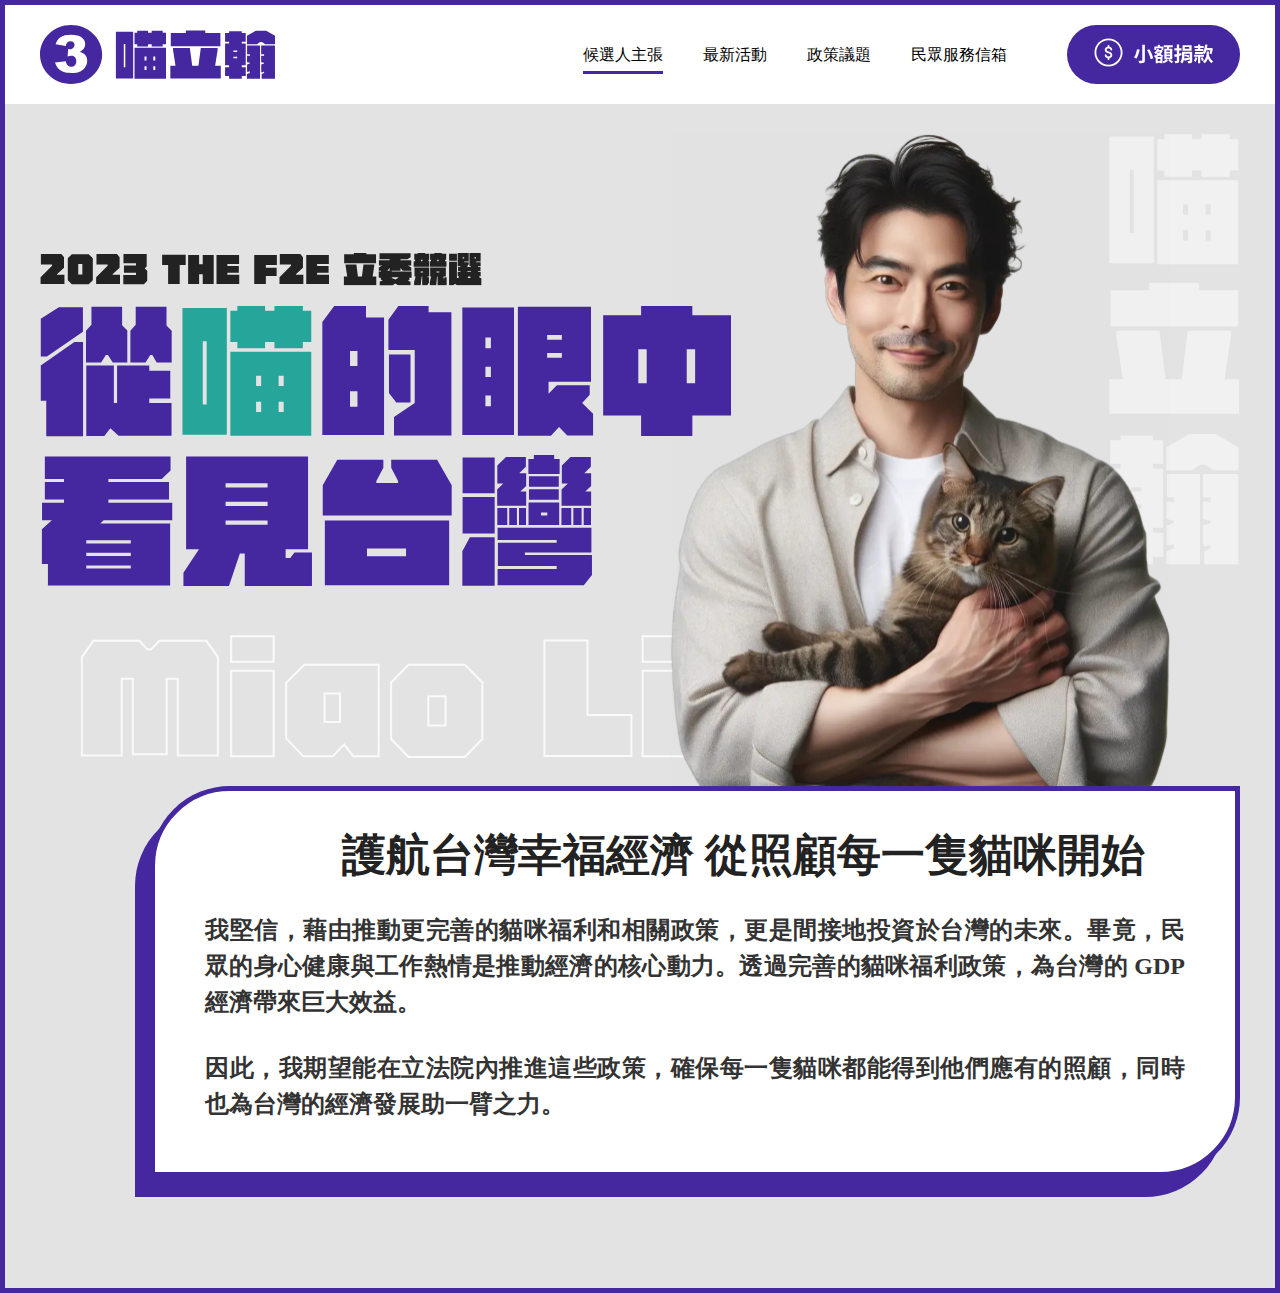
==== 2023thef2e/mission1/index.html @ 1c76ed5e "切版" ====
<!DOCTYPE html>
<html lang="en">
<head>
    <meta charset="UTF-8">
    <meta http-equiv="X-UA-Compatible" content="IE=edge">
    <meta name="viewport" content="width=device-width, initial-scale=1.0">
    <title>從喵的眼中，看見台灣 - 喵立翰（Miao Li-Han）</title>
    <link rel="icon" href="./image/favicon.svg">
    <link rel="stylesheet" href="./css/index.min.css">
</head>
<body>
    <header>
        <div class="d-flex header_block">
            <img src="./image/logo.svg" alt="" srcset="">
            <div class="d-flex">
                <ul class="d-flex">
                    <li class="active"><a>候選人主張</a></li>
                    <li>最新活動</li>
                    <li>政策議題</li>
                    <li>民眾服務信箱</li>
                </ul>
                <button>
                    <img src="./image/button1.svg" alt="" srcset="">
                </button>
            </div>
        </div>
    </header>
    <main>
        <section class="container">
            <div class="p-relative" id="main-view">
                <img id="activity" src="./image/activity.svg" alt="" srcset="">
                <img id="slogan" src="./image/slogan.svg" alt="">
                <img id="candidate" src="./image/candidate.svg" alt="">
                <img id="chinese_name" src="./image/chinese_name.svg" alt="" srcset="">
                <img id="english_name" src="./image/english_name.svg" alt="" srcset="">
            </div>
            <article>
                <div id="copywriting">
                    <h1>護航台灣幸福經濟 從照顧每一隻貓咪開始</h1>
                    <p>我堅信，藉由推動更完善的貓咪福利和相關政策，更是間接地投資於台灣的未來。畢竟，民眾的身心健康與工作熱情是推動經濟的核心動力。透過完善的貓咪福利政策，為台灣的 GDP 經濟帶來巨大效益。 </p>
                    <p>因此，我期望能在立法院內推進這些政策，確保每一隻貓咪都能得到他們應有的照顧，同時也為台灣的經濟發展助一臂之力。</p>
                </div>
            </article>
            <div>

            </div>
        </section>
    </main>
    <footer></footer>
</body>
</html>
---- 2023thef2e/mission1/css/index.min.css ----
/*! normalize.css v8.0.1 | MIT License | github.com/necolas/normalize.css */html{line-height:1.15;-webkit-text-size-adjust:100%}body{margin:0}main{display:block}h1{font-size:2em;margin:.67em 0}hr{-webkit-box-sizing:content-box;box-sizing:content-box;height:0;overflow:visible}pre{font-family:monospace,monospace;font-size:1em}a{background-color:rgba(0,0,0,0)}abbr[title]{border-bottom:none;text-decoration:underline;-webkit-text-decoration:underline dotted;text-decoration:underline dotted}b,strong{font-weight:bolder}code,kbd,samp{font-family:monospace,monospace;font-size:1em}small{font-size:80%}sub,sup{font-size:75%;line-height:0;position:relative;vertical-align:baseline}sub{bottom:-0.25em}sup{top:-0.5em}img{border-style:none}button,input,optgroup,select,textarea{font-family:inherit;font-size:100%;line-height:1.15;margin:0}button,input{overflow:visible}button,select{text-transform:none}button,[type=button],[type=reset],[type=submit]{-webkit-appearance:button}button::-moz-focus-inner,[type=button]::-moz-focus-inner,[type=reset]::-moz-focus-inner,[type=submit]::-moz-focus-inner{border-style:none;padding:0}button:-moz-focusring,[type=button]:-moz-focusring,[type=reset]:-moz-focusring,[type=submit]:-moz-focusring{outline:1px dotted ButtonText}fieldset{padding:.35em .75em .625em}legend{-webkit-box-sizing:border-box;box-sizing:border-box;color:inherit;display:table;max-width:100%;padding:0;white-space:normal}progress{vertical-align:baseline}textarea{overflow:auto}[type=checkbox],[type=radio]{-webkit-box-sizing:border-box;box-sizing:border-box;padding:0}[type=number]::-webkit-inner-spin-button,[type=number]::-webkit-outer-spin-button{height:auto}[type=search]{-webkit-appearance:textfield;outline-offset:-2px}[type=search]::-webkit-search-decoration{-webkit-appearance:none}::-webkit-file-upload-button{-webkit-appearance:button;font:inherit}details{display:block}summary{display:list-item}template{display:none}[hidden]{display:none}.d-flex{display:-webkit-box;display:-ms-flexbox;display:flex}.p-relative{position:relative}body{border:5px solid #4527a0;-webkit-box-sizing:border-box;box-sizing:border-box}header{position:sticky;top:0;background-color:#fff;width:100%;padding:20px 0;z-index:10}header .header_block{max-width:1200px;margin:0 auto;-webkit-box-pack:justify;-ms-flex-pack:justify;justify-content:space-between;-webkit-box-align:center;-ms-flex-align:center;align-items:center}header div{-webkit-box-align:center;-ms-flex-align:center;align-items:center;-webkit-box-pack:center;-ms-flex-pack:center;justify-content:center}header ul{display:-webkit-box;display:-ms-flexbox;display:flex;-webkit-box-align:center;-ms-flex-align:center;align-items:center;margin-right:40px}header ul li{cursor:pointer;display:block;padding:0px 0;margin:0 20px;-webkit-box-sizing:border-box;box-sizing:border-box;position:relative}header ul li.active::after{content:"";position:absolute;-webkit-transform:translateX(-50%);transform:translateX(-50%);left:50%;bottom:-10px;width:100%;height:3px;background-color:#4527a0}header button{outline:none;border:none;cursor:pointer;border-radius:30px;background-color:#4527a0}header button p{margin-left:10px;font-size:20px}main{background-color:#e3e3e3}.container{max-width:1200px;margin:0 auto}#main-view{height:684px}#main-view img{position:absolute}#activity{-webkit-transform:translateY(-50%);transform:translateY(-50%);top:24%}#slogan{-webkit-transform:translateY(-50%);transform:translateY(-50%);top:50%}#chinese_name{top:30px;right:0}#english_name{left:40px;bottom:30px}#candidate{top:30px;right:70px;z-index:2}#copywriting{margin-top:-2px;width:980px;border-radius:80px 0 80px 0;background-color:#fff;padding:40px 50px 50px 50px;border:5px solid #4527a0;-webkit-box-shadow:-15px 20px 0 #4527a0;box-shadow:-15px 20px 0 #4527a0;float:right}#copywriting h1{text-align:right;margin:0 40px 15px 0;font-size:44px;color:#222}#copywriting p{text-align:justify;margin:30px 0 0;font-size:24px;color:#333;font-weight:700;line-height:36px}article{width:100%;margin-right:0;height:500px}
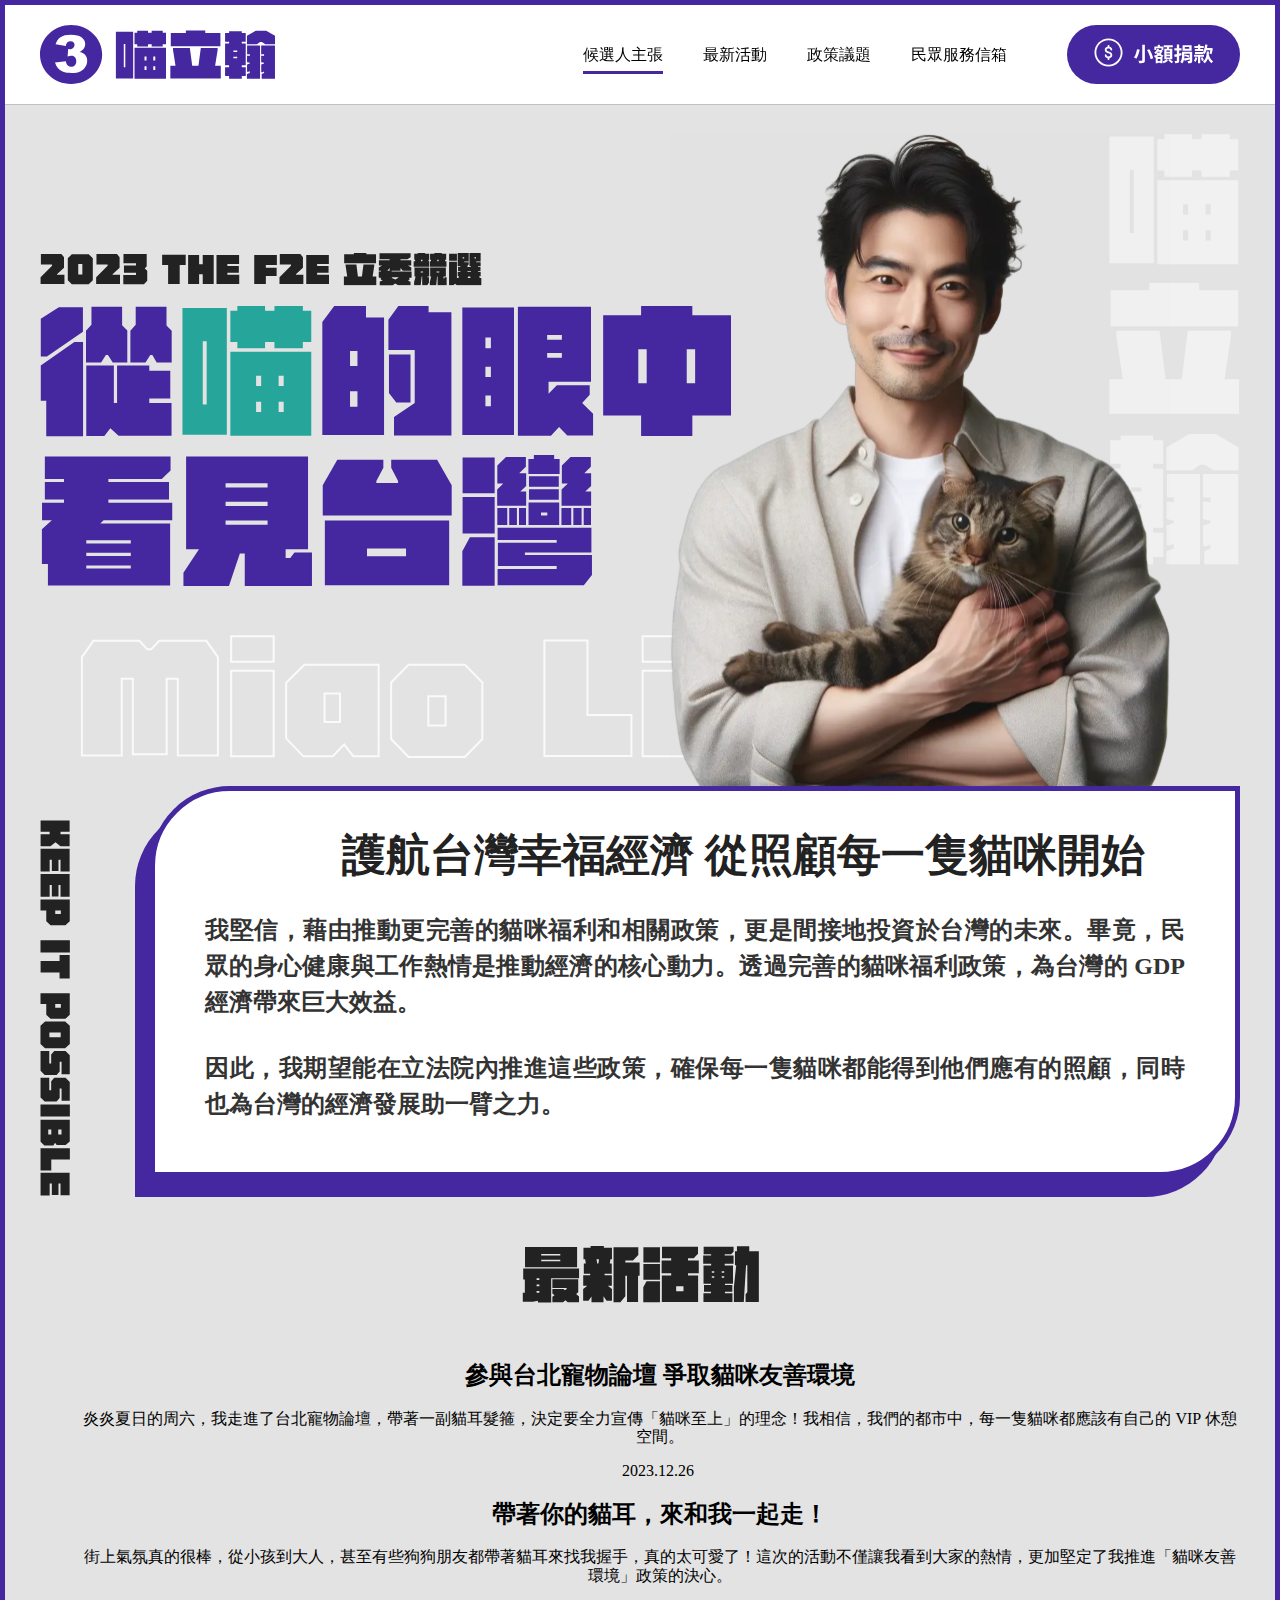
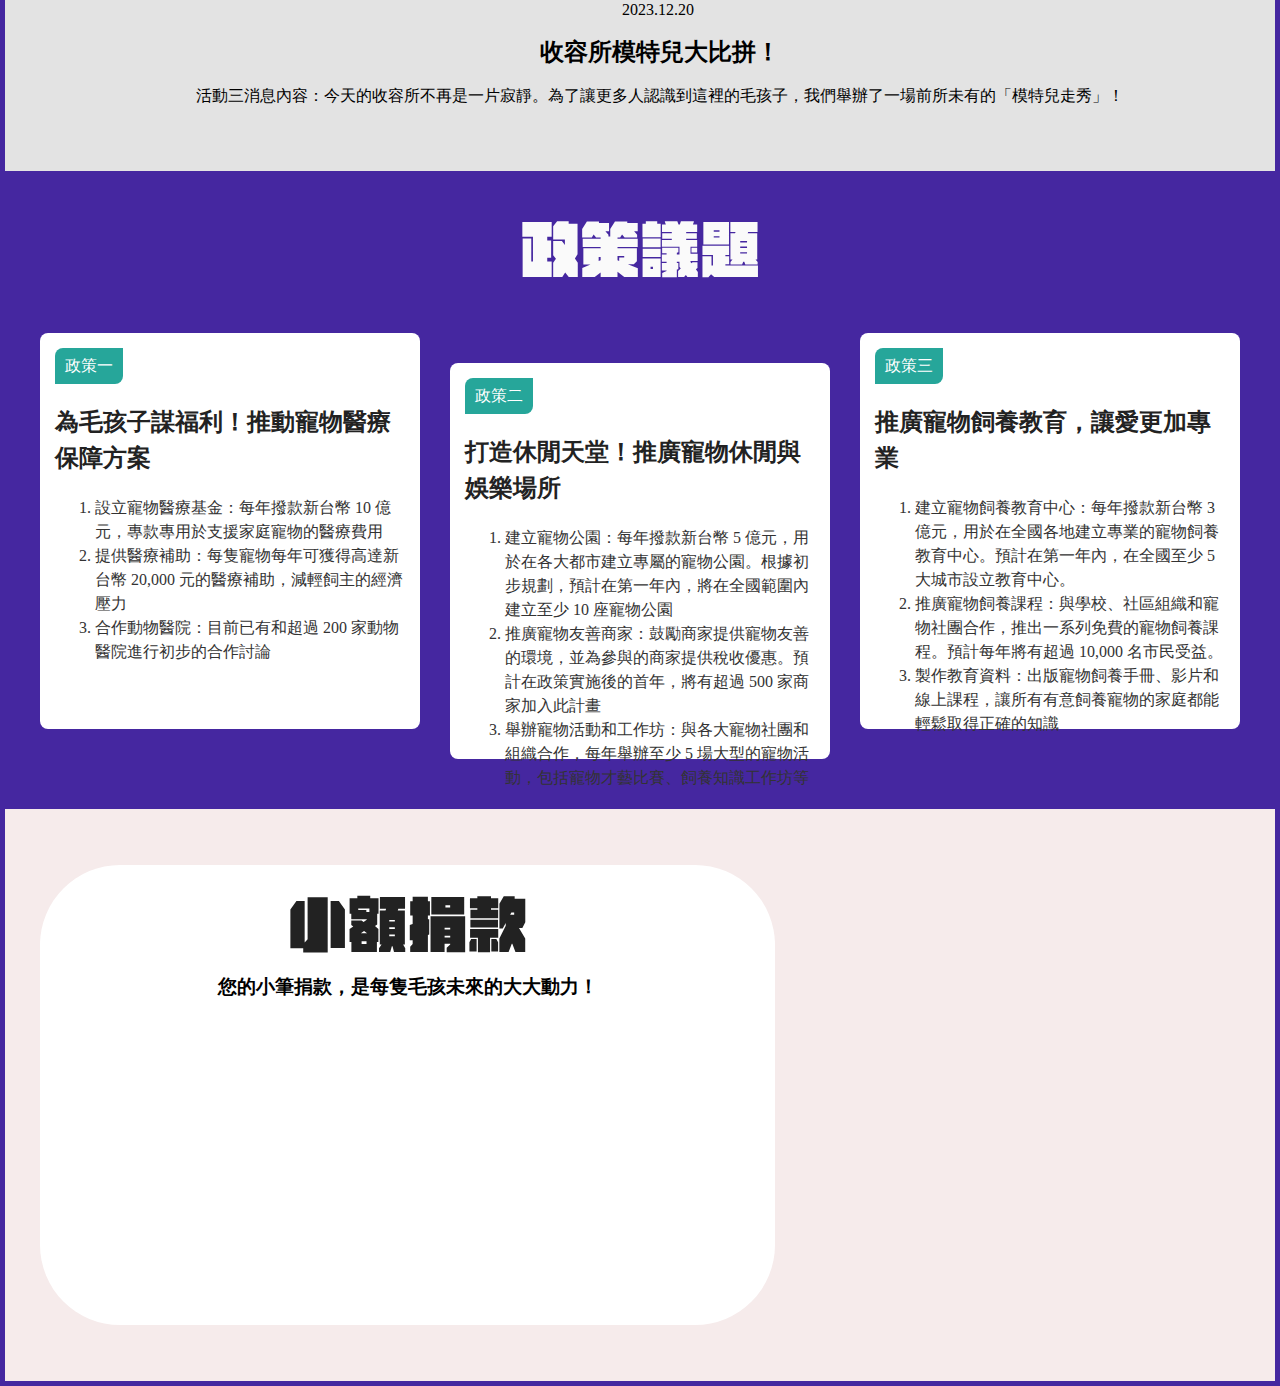
==== commit 5a4ba08d: "切版" ====
--- a/2023thef2e/mission1/index.html
+++ b/2023thef2e/mission1/index.html
@@ -13,21 +13,21 @@
         <div class="d-flex header_block">
             <img src="./image/logo.svg" alt="" srcset="">
             <div class="d-flex">
-                <ul class="d-flex">
-                    <li class="active"><a>候選人主張</a></li>
-                    <li>最新活動</li>
-                    <li>政策議題</li>
-                    <li>民眾服務信箱</li>
+                <ul class="d-flex header_menu">
+                    <li class="active"><a href="#copywriting">候選人主張</a></li>
+                    <li><a href="#news">最新活動</a></li>
+                    <li><a href="#policy">政策議題</a></li>
+                    <li><a href="#service">民眾服務信箱</a></li>
                 </ul>
                 <button>
-                    <img src="./image/button1.svg" alt="" srcset="">
+                    <a href="#donate"><img src="./image/button1.svg" alt="" srcset=""></a>
                 </button>
             </div>
         </div>
     </header>
-    <main>
-        <section class="container">
-            <div class="p-relative" id="main-view">
+    <main class="bg-gray">
+        <div class="container">
+            <div class="p-relative" id="main_view">
                 <img id="activity" src="./image/activity.svg" alt="" srcset="">
                 <img id="slogan" src="./image/slogan.svg" alt="">
                 <img id="candidate" src="./image/candidate.svg" alt="">
@@ -35,17 +35,85 @@
                 <img id="english_name" src="./image/english_name.svg" alt="" srcset="">
             </div>
             <article>
-                <div id="copywriting">
+                <img id="mark" src="./image/mark.svg" alt="" srcset="">
+                <div id="copywriting" name="copywriting">
                     <h1>護航台灣幸福經濟 從照顧每一隻貓咪開始</h1>
                     <p>我堅信，藉由推動更完善的貓咪福利和相關政策，更是間接地投資於台灣的未來。畢竟，民眾的身心健康與工作熱情是推動經濟的核心動力。透過完善的貓咪福利政策，為台灣的 GDP 經濟帶來巨大效益。 </p>
                     <p>因此，我期望能在立法院內推進這些政策，確保每一隻貓咪都能得到他們應有的照顧，同時也為台灣的經濟發展助一臂之力。</p>
                 </div>
             </article>
-            <div>
-
+            <div id="news" name="news">
+                <img src="./image/news.svg" alt="">
+                <ul>
+                    <li>
+                        <span></span>
+                        <img src="" alt="">
+                        <h2>參與台北寵物論壇 爭取貓咪友善環境</h2>
+                        <p>炎炎夏日的周六，我走進了台北寵物論壇，帶著一副貓耳髮箍，決定要全力宣傳「貓咪至上」的理念！我相信，我們的都市中，每一隻貓咪都應該有自己的 VIP 休憩空間。</p>
+                    </li>
+                    <li>
+                        <span>2023.12.26</span>
+                        <img src="" alt="">
+                        <h2>帶著你的貓耳，來和我一起走！</h2>
+                        <p>街上氣氛真的很棒，從小孩到大人，甚至有些狗狗朋友都帶著貓耳來找我握手，真的太可愛了！這次的活動不僅讓我看到大家的熱情，更加堅定了我推進「貓咪友善環境」政策的決心。</p>
+                    </li>
+                    <li>
+                        <span>2023.12.20</span>
+                        <img src="" alt="">
+                        <h2>收容所模特兒大比拼！</h2>
+                        <p>活動三消息內容：今天的收容所不再是一片寂靜。為了讓更多人認識到這裡的毛孩子，我們舉辦了一場前所未有的「模特兒走秀」！</p>
+                    </li>
+                </ul>
             </div>
-        </section>
+        </div>
     </main>
-    <footer></footer>
+    <section id="policy" name="policy" class="bg-primary">
+        <div class="container">
+            <img src="./image/policy.svg" alt="">
+            <div class="policy_content">
+                <div>
+                    <p>政策一</p>
+                    <h2>為毛孩子謀福利！推動寵物醫療保障方案</h2>
+                    <ol>
+                        <li>設立寵物醫療基金：每年撥款新台幣 10 億元，專款專用於支援家庭寵物的醫療費用</li>
+                        <li>提供醫療補助：每隻寵物每年可獲得高達新台幣 20,000 元的醫療補助，減輕飼主的經濟壓力</li>
+                        <li>合作動物醫院：目前已有和超過 200 家動物醫院進行初步的合作討論</li>
+                    </ol>
+                </div>
+                <div>
+                    <p>政策二</p>
+                    <h2>打造休閒天堂！推廣寵物休閒與娛樂場所</h2>
+                    <ol>
+                        <li>建立寵物公園：每年撥款新台幣 5 億元，用於在各大都市建立專屬的寵物公園。根據初步規劃，預計在第一年內，將在全國範圍內建立至少 10 座寵物公園</li>
+                        <li>推廣寵物友善商家：鼓勵商家提供寵物友善的環境，並為參與的商家提供稅收優惠。預計在政策實施後的首年，將有超過 500 家商家加入此計畫
+                        <li>舉辦寵物活動和工作坊：與各大寵物社團和組織合作，每年舉辦至少 5 場大型的寵物活動，包括寵物才藝比賽、飼養知識工作坊等</li>
+                    </ol>
+                </div>
+                <div>
+                    <p>政策三</p>
+                    <h2>推廣寵物飼養教育，讓愛更加專業</h2>
+                    <ol>
+                        <li>建立寵物飼養教育中心：每年撥款新台幣 3 億元，用於在全國各地建立專業的寵物飼養教育中心。預計在第一年內，在全國至少 5 大城市設立教育中心。</li>
+                        <li>推廣寵物飼養課程：與學校、社區組織和寵物社團合作，推出一系列免費的寵物飼養課程。預計每年將有超過 10,000 名市民受益。</li>
+                        <li>製作教育資料：出版寵物飼養手冊、影片和線上課程，讓所有有意飼養寵物的家庭都能輕鬆取得正確的知識</li>
+                    </ol>
+                </div>
+            </div>
+        </div>
+    </section>
+    <section id="donate">
+        <div class="donate_bg"></div>
+        <div class="container">
+            <div class="donate_content">
+                <img src="./image/donate.svg" alt="">
+                <h3>您的小筆捐款，是每隻毛孩未來的大大動力！</h3>
+                
+            </div>
+        </div>
+    </section>
+    <section id="service" name="service" class="bg-gray">
+        <div class="container"></div>
+    </section>
+    <footer class="bg-primary"></footer>
 </body>
 </html>--- a/2023thef2e/mission1/css/index.min.css
+++ b/2023thef2e/mission1/css/index.min.css
@@ -1 +1 @@
-/*! normalize.css v8.0.1 | MIT License | github.com/necolas/normalize.css */html{line-height:1.15;-webkit-text-size-adjust:100%}body{margin:0}main{display:block}h1{font-size:2em;margin:.67em 0}hr{-webkit-box-sizing:content-box;box-sizing:content-box;height:0;overflow:visible}pre{font-family:monospace,monospace;font-size:1em}a{background-color:rgba(0,0,0,0)}abbr[title]{border-bottom:none;text-decoration:underline;-webkit-text-decoration:underline dotted;text-decoration:underline dotted}b,strong{font-weight:bolder}code,kbd,samp{font-family:monospace,monospace;font-size:1em}small{font-size:80%}sub,sup{font-size:75%;line-height:0;position:relative;vertical-align:baseline}sub{bottom:-0.25em}sup{top:-0.5em}img{border-style:none}button,input,optgroup,select,textarea{font-family:inherit;font-size:100%;line-height:1.15;margin:0}button,input{overflow:visible}button,select{text-transform:none}button,[type=button],[type=reset],[type=submit]{-webkit-appearance:button}button::-moz-focus-inner,[type=button]::-moz-focus-inner,[type=reset]::-moz-focus-inner,[type=submit]::-moz-focus-inner{border-style:none;padding:0}button:-moz-focusring,[type=button]:-moz-focusring,[type=reset]:-moz-focusring,[type=submit]:-moz-focusring{outline:1px dotted ButtonText}fieldset{padding:.35em .75em .625em}legend{-webkit-box-sizing:border-box;box-sizing:border-box;color:inherit;display:table;max-width:100%;padding:0;white-space:normal}progress{vertical-align:baseline}textarea{overflow:auto}[type=checkbox],[type=radio]{-webkit-box-sizing:border-box;box-sizing:border-box;padding:0}[type=number]::-webkit-inner-spin-button,[type=number]::-webkit-outer-spin-button{height:auto}[type=search]{-webkit-appearance:textfield;outline-offset:-2px}[type=search]::-webkit-search-decoration{-webkit-appearance:none}::-webkit-file-upload-button{-webkit-appearance:button;font:inherit}details{display:block}summary{display:list-item}template{display:none}[hidden]{display:none}.d-flex{display:-webkit-box;display:-ms-flexbox;display:flex}.p-relative{position:relative}body{border:5px solid #4527a0;-webkit-box-sizing:border-box;box-sizing:border-box}header{position:sticky;top:0;background-color:#fff;width:100%;padding:20px 0;z-index:10}header .header_block{max-width:1200px;margin:0 auto;-webkit-box-pack:justify;-ms-flex-pack:justify;justify-content:space-between;-webkit-box-align:center;-ms-flex-align:center;align-items:center}header div{-webkit-box-align:center;-ms-flex-align:center;align-items:center;-webkit-box-pack:center;-ms-flex-pack:center;justify-content:center}header ul{display:-webkit-box;display:-ms-flexbox;display:flex;-webkit-box-align:center;-ms-flex-align:center;align-items:center;margin-right:40px}header ul li{cursor:pointer;display:block;padding:0px 0;margin:0 20px;-webkit-box-sizing:border-box;box-sizing:border-box;position:relative}header ul li.active::after{content:"";position:absolute;-webkit-transform:translateX(-50%);transform:translateX(-50%);left:50%;bottom:-10px;width:100%;height:3px;background-color:#4527a0}header button{outline:none;border:none;cursor:pointer;border-radius:30px;background-color:#4527a0}header button p{margin-left:10px;font-size:20px}main{background-color:#e3e3e3}.container{max-width:1200px;margin:0 auto}#main-view{height:684px}#main-view img{position:absolute}#activity{-webkit-transform:translateY(-50%);transform:translateY(-50%);top:24%}#slogan{-webkit-transform:translateY(-50%);transform:translateY(-50%);top:50%}#chinese_name{top:30px;right:0}#english_name{left:40px;bottom:30px}#candidate{top:30px;right:70px;z-index:2}#copywriting{margin-top:-2px;width:980px;border-radius:80px 0 80px 0;background-color:#fff;padding:40px 50px 50px 50px;border:5px solid #4527a0;-webkit-box-shadow:-15px 20px 0 #4527a0;box-shadow:-15px 20px 0 #4527a0;float:right}#copywriting h1{text-align:right;margin:0 40px 15px 0;font-size:44px;color:#222}#copywriting p{text-align:justify;margin:30px 0 0;font-size:24px;color:#333;font-weight:700;line-height:36px}article{width:100%;margin-right:0;height:500px}+/*! normalize.css v8.0.1 | MIT License | github.com/necolas/normalize.css */html{line-height:1.15;-webkit-text-size-adjust:100%}body{margin:0}main{display:block}h1{font-size:2em;margin:.67em 0}hr{-webkit-box-sizing:content-box;box-sizing:content-box;height:0;overflow:visible}pre{font-family:monospace,monospace;font-size:1em}a{background-color:rgba(0,0,0,0)}abbr[title]{border-bottom:none;text-decoration:underline;-webkit-text-decoration:underline dotted;text-decoration:underline dotted}b,strong{font-weight:bolder}code,kbd,samp{font-family:monospace,monospace;font-size:1em}small{font-size:80%}sub,sup{font-size:75%;line-height:0;position:relative;vertical-align:baseline}sub{bottom:-0.25em}sup{top:-0.5em}img{border-style:none}button,input,optgroup,select,textarea{font-family:inherit;font-size:100%;line-height:1.15;margin:0}button,input{overflow:visible}button,select{text-transform:none}button,[type=button],[type=reset],[type=submit]{-webkit-appearance:button}button::-moz-focus-inner,[type=button]::-moz-focus-inner,[type=reset]::-moz-focus-inner,[type=submit]::-moz-focus-inner{border-style:none;padding:0}button:-moz-focusring,[type=button]:-moz-focusring,[type=reset]:-moz-focusring,[type=submit]:-moz-focusring{outline:1px dotted ButtonText}fieldset{padding:.35em .75em .625em}legend{-webkit-box-sizing:border-box;box-sizing:border-box;color:inherit;display:table;max-width:100%;padding:0;white-space:normal}progress{vertical-align:baseline}textarea{overflow:auto}[type=checkbox],[type=radio]{-webkit-box-sizing:border-box;box-sizing:border-box;padding:0}[type=number]::-webkit-inner-spin-button,[type=number]::-webkit-outer-spin-button{height:auto}[type=search]{-webkit-appearance:textfield;outline-offset:-2px}[type=search]::-webkit-search-decoration{-webkit-appearance:none}::-webkit-file-upload-button{-webkit-appearance:button;font:inherit}details{display:block}summary{display:list-item}template{display:none}[hidden]{display:none}.d-flex{display:-webkit-box;display:-ms-flexbox;display:flex}.p-relative{position:relative}.bg-primary{background-color:#4527a0}.bg-gray{background-color:#e3e3e3}#main_view{height:684px}#main_view img{position:absolute}#activity{-webkit-transform:translateY(-50%);transform:translateY(-50%);top:24%}#slogan{-webkit-transform:translateY(-50%);transform:translateY(-50%);top:50%}#chinese_name{top:30px;right:0}#english_name{left:40px;bottom:30px}#candidate{top:30px;right:70px;z-index:2}#policy{padding:50px 0 80px 0;text-align:center}.policy_content{margin-top:50px;display:-webkit-box;display:-ms-flexbox;display:flex;gap:30px}.policy_content div{width:379px;height:366px;position:relative;background-color:#fff;border-radius:8px;text-align:left;padding:15px}.policy_content div h2{font-size:24px;line-height:36px;color:#222}.policy_content div p{margin:0;border-radius:8px 0 8px 0;background-color:#26a69a;width:68px;text-align:center;padding:9px 0;font-size:16px;color:#fff}.policy_content div li{font-size:16px;line-height:24px;color:#333}.policy_content div:nth-of-type(2){top:30px}#donate{height:572px;position:relative}.donate_bg{z-index:-1;position:absolute;width:100%;height:100%;top:0;left:0;background:url(../image/bg-donate.svg) center right no-repeat;background-size:cover}.donate_bg::before{content:"";position:absolute;top:0;left:0;width:100%;height:100%;background-color:rgba(210,156,156,.2)}.donate_content{position:absolute;-webkit-transform:translateY(-50%);transform:translateY(-50%);top:50%;background-color:#fff;width:675px;height:400px;border-radius:80px;padding:30px;text-align:center}:root{scroll-padding-top:104px}html{scroll-behavior:smooth}body{border-left:5px solid #4527a0;border-right:5px solid #4527a0;border-bottom:5px solid #4527a0;-webkit-box-sizing:border-box;box-sizing:border-box}header{border-top:5.5px solid #4527a0;position:sticky;top:-0.5px;background-color:#fff;width:100%;padding:20px 0;z-index:10;-webkit-box-shadow:0 1px 0 rgba(0,0,0,.15);box-shadow:0 1px 0 rgba(0,0,0,.15)}header .header_block{max-width:1200px;margin:0 auto;-webkit-box-pack:justify;-ms-flex-pack:justify;justify-content:space-between;-webkit-box-align:center;-ms-flex-align:center;align-items:center}header div{-webkit-box-align:center;-ms-flex-align:center;align-items:center;-webkit-box-pack:center;-ms-flex-pack:center;justify-content:center}header ul{display:-webkit-box;display:-ms-flexbox;display:flex;-webkit-box-align:center;-ms-flex-align:center;align-items:center;margin-right:40px}header li{cursor:pointer;display:block;padding:0px 0;margin:0 20px;-webkit-box-sizing:border-box;box-sizing:border-box;position:relative}header li.active::after,header li:hover::after,header li:active::after{content:"";position:absolute;-webkit-transform:translateX(-50%);transform:translateX(-50%);left:50%;bottom:-10px;width:100%;height:3px;background-color:#4527a0}header li a{all:unset}header button{outline:none;border:none;cursor:pointer;border-radius:30px;background-color:#4527a0}header button a{display:block}header button p{margin-left:10px;font-size:20px}.container{max-width:1200px;margin:0 auto}#mark{position:absolute;bottom:0px;left:0}#copywriting{margin-top:-2px;width:980px;border-radius:80px 0 80px 0;background-color:#fff;padding:40px 50px 50px 50px;border:5px solid #4527a0;-webkit-box-shadow:-15px 20px 0 #4527a0;box-shadow:-15px 20px 0 #4527a0;float:right}#copywriting h1{text-align:right;margin:0 40px 15px 0;font-size:44px;color:#222}#copywriting p{text-align:justify;margin:30px 0 0;font-size:24px;color:#333;font-weight:700;line-height:36px}article{width:100%;margin-right:0;height:408px;position:relative}#news{padding:50px 0;text-align:center}#news li{display:block}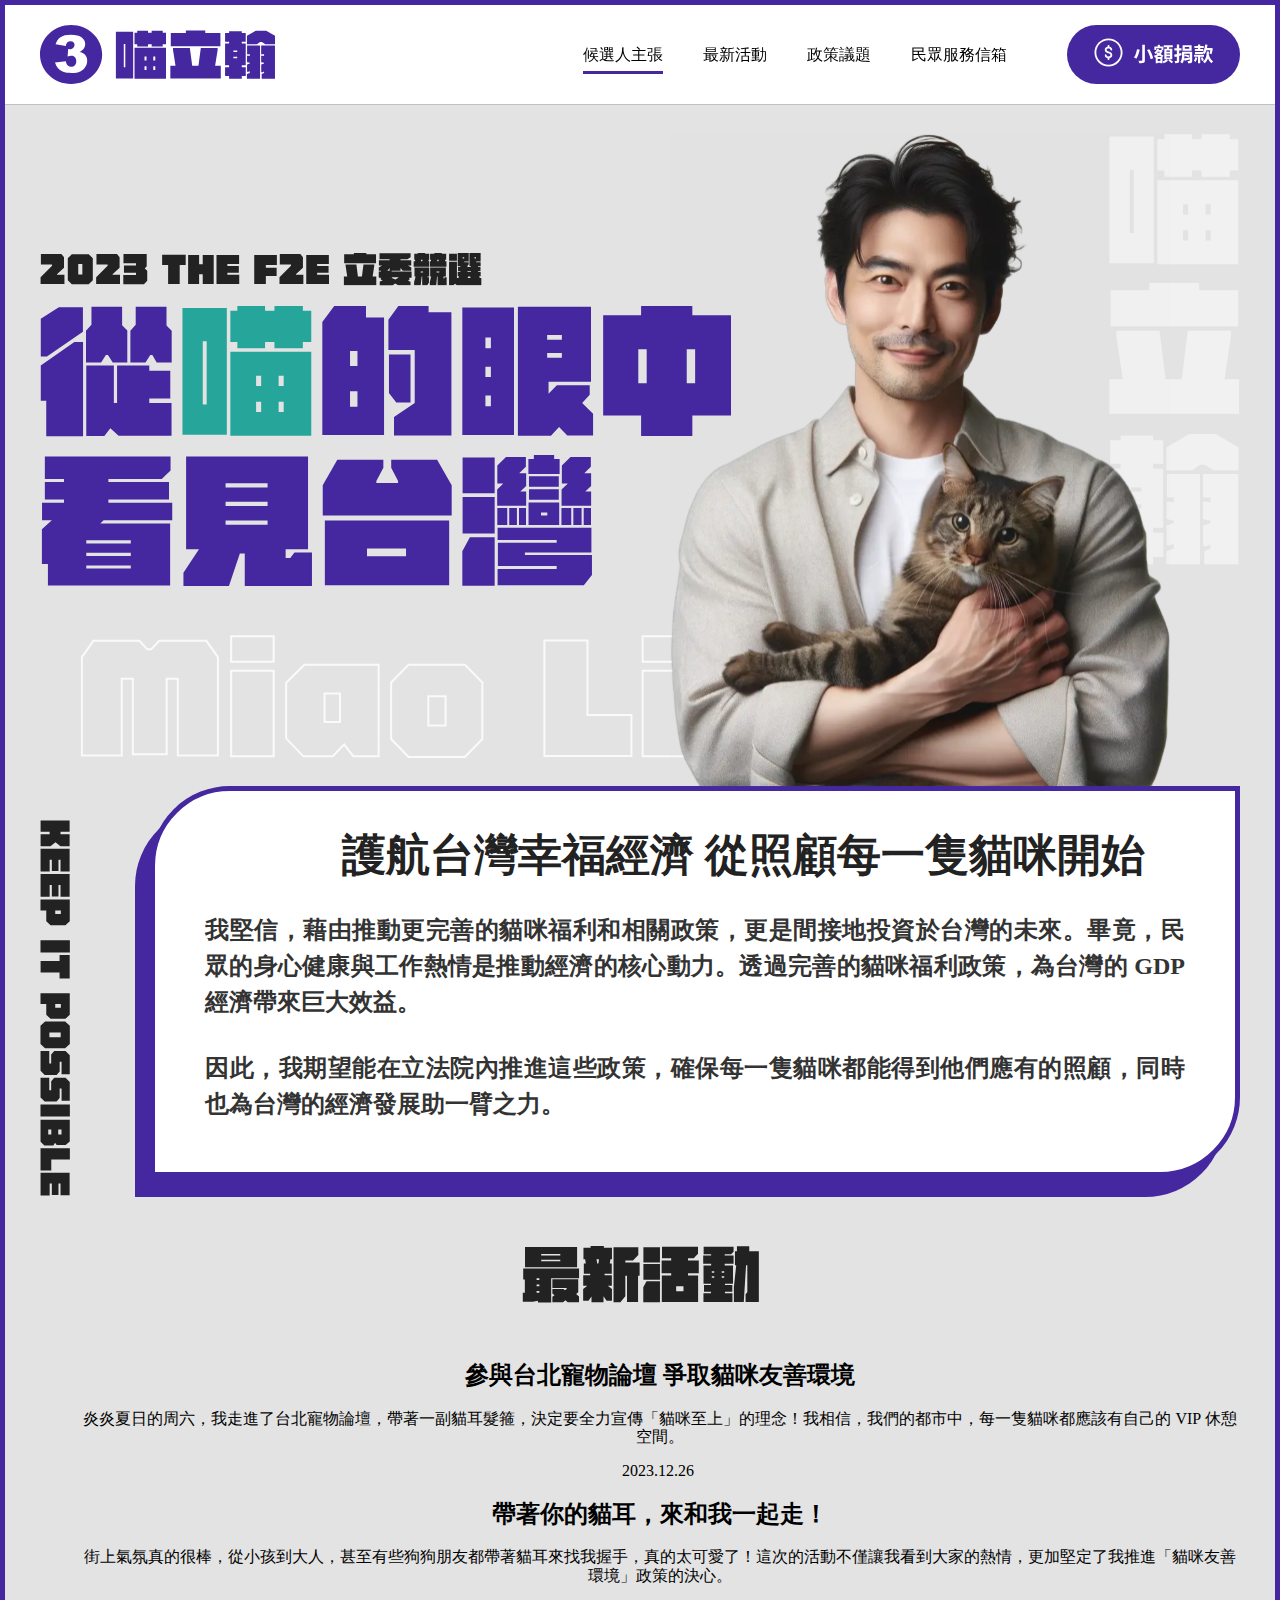
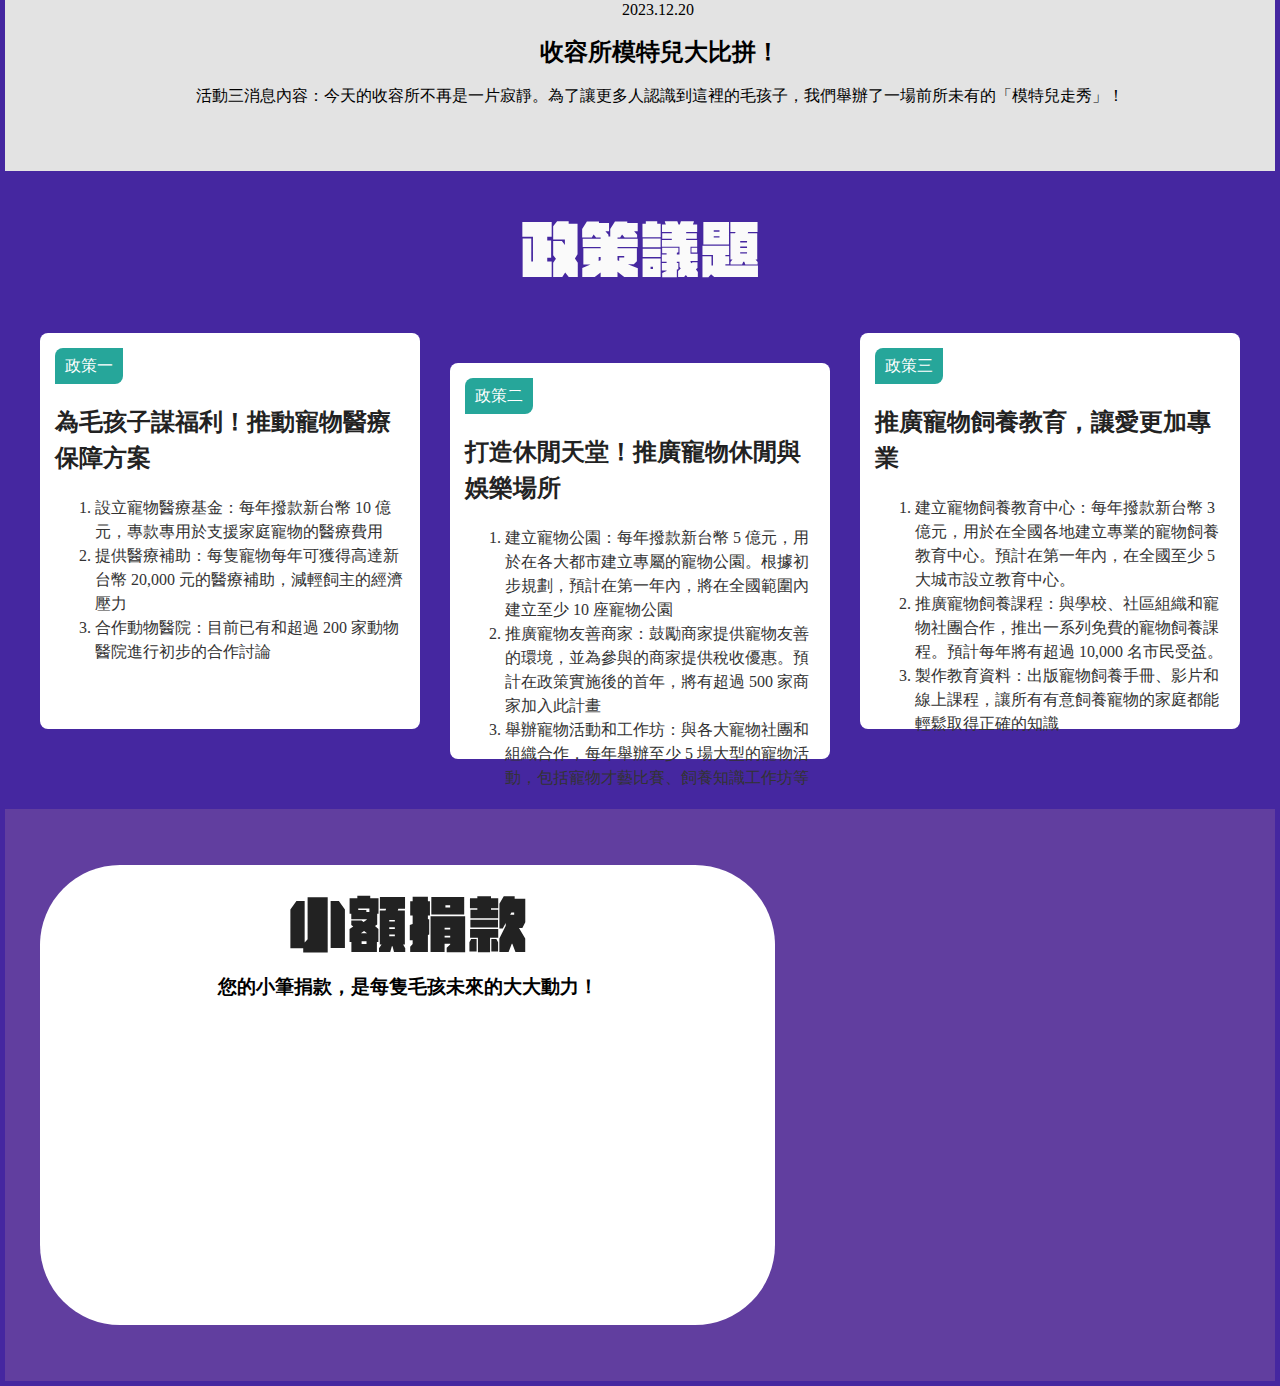
==== commit 2621fdaf: "mobile layout" ====
--- a/2023thef2e/mission1/index.html
+++ b/2023thef2e/mission1/index.html
@@ -11,9 +11,9 @@
 <body>
     <header>
         <div class="d-flex header_block">
-            <img src="./image/logo.svg" alt="" srcset="">
-            <div class="d-flex">
-                <ul class="d-flex header_menu">
+            <img src="./image/logo.svg" alt="LOGO" srcset="" id="logo">
+            <div class="d-flex header_menu">
+                <ul class="d-flex">
                     <li class="active"><a href="#copywriting">候選人主張</a></li>
                     <li><a href="#news">最新活動</a></li>
                     <li><a href="#policy">政策議題</a></li>
@@ -23,16 +23,17 @@
                     <a href="#donate"><img src="./image/button1.svg" alt="" srcset=""></a>
                 </button>
             </div>
+            <img src="./image/menu.svg" alt="" id="menu">
         </div>
     </header>
     <main class="bg-gray">
         <div class="container">
             <div class="p-relative" id="main_view">
-                <img id="activity" src="./image/activity.svg" alt="" srcset="">
-                <img id="slogan" src="./image/slogan.svg" alt="">
-                <img id="candidate" src="./image/candidate.svg" alt="">
-                <img id="chinese_name" src="./image/chinese_name.svg" alt="" srcset="">
-                <img id="english_name" src="./image/english_name.svg" alt="" srcset="">
+                <img id="activity" src="./image/activity.svg" alt="2023 THE F2E 立委競選" srcset="">
+                <img id="slogan" src="./image/slogan.svg" alt="從喵的眼中，看見台灣" srcset="./image/m/slogan.svg 2x">
+                <img id="candidate" src="./image/candidate.svg" alt="喵立翰">
+                <img id="chinese_name" src="./image/chinese_name.svg" alt="喵立翰" srcset="">
+                <img id="english_name" src="./image/english_name.svg" alt="Miao Li-Han" srcset="./image/m/english_name.svg 2x">
             </div>
             <article>
                 <img id="mark" src="./image/mark.svg" alt="" srcset="">
--- a/2023thef2e/mission1/css/index.min.css
+++ b/2023thef2e/mission1/css/index.min.css
@@ -1 +1 @@
-/*! normalize.css v8.0.1 | MIT License | github.com/necolas/normalize.css */html{line-height:1.15;-webkit-text-size-adjust:100%}body{margin:0}main{display:block}h1{font-size:2em;margin:.67em 0}hr{-webkit-box-sizing:content-box;box-sizing:content-box;height:0;overflow:visible}pre{font-family:monospace,monospace;font-size:1em}a{background-color:rgba(0,0,0,0)}abbr[title]{border-bottom:none;text-decoration:underline;-webkit-text-decoration:underline dotted;text-decoration:underline dotted}b,strong{font-weight:bolder}code,kbd,samp{font-family:monospace,monospace;font-size:1em}small{font-size:80%}sub,sup{font-size:75%;line-height:0;position:relative;vertical-align:baseline}sub{bottom:-0.25em}sup{top:-0.5em}img{border-style:none}button,input,optgroup,select,textarea{font-family:inherit;font-size:100%;line-height:1.15;margin:0}button,input{overflow:visible}button,select{text-transform:none}button,[type=button],[type=reset],[type=submit]{-webkit-appearance:button}button::-moz-focus-inner,[type=button]::-moz-focus-inner,[type=reset]::-moz-focus-inner,[type=submit]::-moz-focus-inner{border-style:none;padding:0}button:-moz-focusring,[type=button]:-moz-focusring,[type=reset]:-moz-focusring,[type=submit]:-moz-focusring{outline:1px dotted ButtonText}fieldset{padding:.35em .75em .625em}legend{-webkit-box-sizing:border-box;box-sizing:border-box;color:inherit;display:table;max-width:100%;padding:0;white-space:normal}progress{vertical-align:baseline}textarea{overflow:auto}[type=checkbox],[type=radio]{-webkit-box-sizing:border-box;box-sizing:border-box;padding:0}[type=number]::-webkit-inner-spin-button,[type=number]::-webkit-outer-spin-button{height:auto}[type=search]{-webkit-appearance:textfield;outline-offset:-2px}[type=search]::-webkit-search-decoration{-webkit-appearance:none}::-webkit-file-upload-button{-webkit-appearance:button;font:inherit}details{display:block}summary{display:list-item}template{display:none}[hidden]{display:none}.d-flex{display:-webkit-box;display:-ms-flexbox;display:flex}.p-relative{position:relative}.bg-primary{background-color:#4527a0}.bg-gray{background-color:#e3e3e3}#main_view{height:684px}#main_view img{position:absolute}#activity{-webkit-transform:translateY(-50%);transform:translateY(-50%);top:24%}#slogan{-webkit-transform:translateY(-50%);transform:translateY(-50%);top:50%}#chinese_name{top:30px;right:0}#english_name{left:40px;bottom:30px}#candidate{top:30px;right:70px;z-index:2}#policy{padding:50px 0 80px 0;text-align:center}.policy_content{margin-top:50px;display:-webkit-box;display:-ms-flexbox;display:flex;gap:30px}.policy_content div{width:379px;height:366px;position:relative;background-color:#fff;border-radius:8px;text-align:left;padding:15px}.policy_content div h2{font-size:24px;line-height:36px;color:#222}.policy_content div p{margin:0;border-radius:8px 0 8px 0;background-color:#26a69a;width:68px;text-align:center;padding:9px 0;font-size:16px;color:#fff}.policy_content div li{font-size:16px;line-height:24px;color:#333}.policy_content div:nth-of-type(2){top:30px}#donate{height:572px;position:relative}.donate_bg{z-index:-1;position:absolute;width:100%;height:100%;top:0;left:0;background:url(../image/bg-donate.svg) center right no-repeat;background-size:cover}.donate_bg::before{content:"";position:absolute;top:0;left:0;width:100%;height:100%;background-color:rgba(210,156,156,.2)}.donate_content{position:absolute;-webkit-transform:translateY(-50%);transform:translateY(-50%);top:50%;background-color:#fff;width:675px;height:400px;border-radius:80px;padding:30px;text-align:center}:root{scroll-padding-top:104px}html{scroll-behavior:smooth}body{border-left:5px solid #4527a0;border-right:5px solid #4527a0;border-bottom:5px solid #4527a0;-webkit-box-sizing:border-box;box-sizing:border-box}header{border-top:5.5px solid #4527a0;position:sticky;top:-0.5px;background-color:#fff;width:100%;padding:20px 0;z-index:10;-webkit-box-shadow:0 1px 0 rgba(0,0,0,.15);box-shadow:0 1px 0 rgba(0,0,0,.15)}header .header_block{max-width:1200px;margin:0 auto;-webkit-box-pack:justify;-ms-flex-pack:justify;justify-content:space-between;-webkit-box-align:center;-ms-flex-align:center;align-items:center}header div{-webkit-box-align:center;-ms-flex-align:center;align-items:center;-webkit-box-pack:center;-ms-flex-pack:center;justify-content:center}header ul{display:-webkit-box;display:-ms-flexbox;display:flex;-webkit-box-align:center;-ms-flex-align:center;align-items:center;margin-right:40px}header li{cursor:pointer;display:block;padding:0px 0;margin:0 20px;-webkit-box-sizing:border-box;box-sizing:border-box;position:relative}header li.active::after,header li:hover::after,header li:active::after{content:"";position:absolute;-webkit-transform:translateX(-50%);transform:translateX(-50%);left:50%;bottom:-10px;width:100%;height:3px;background-color:#4527a0}header li a{all:unset}header button{outline:none;border:none;cursor:pointer;border-radius:30px;background-color:#4527a0}header button a{display:block}header button p{margin-left:10px;font-size:20px}.container{max-width:1200px;margin:0 auto}#mark{position:absolute;bottom:0px;left:0}#copywriting{margin-top:-2px;width:980px;border-radius:80px 0 80px 0;background-color:#fff;padding:40px 50px 50px 50px;border:5px solid #4527a0;-webkit-box-shadow:-15px 20px 0 #4527a0;box-shadow:-15px 20px 0 #4527a0;float:right}#copywriting h1{text-align:right;margin:0 40px 15px 0;font-size:44px;color:#222}#copywriting p{text-align:justify;margin:30px 0 0;font-size:24px;color:#333;font-weight:700;line-height:36px}article{width:100%;margin-right:0;height:408px;position:relative}#news{padding:50px 0;text-align:center}#news li{display:block}+/*! normalize.css v8.0.1 | MIT License | github.com/necolas/normalize.css */html{line-height:1.15;-webkit-text-size-adjust:100%}body{margin:0}main{display:block}h1{font-size:2em;margin:.67em 0}hr{-webkit-box-sizing:content-box;box-sizing:content-box;height:0;overflow:visible}pre{font-family:monospace,monospace;font-size:1em}a{background-color:rgba(0,0,0,0)}abbr[title]{border-bottom:none;text-decoration:underline;-webkit-text-decoration:underline dotted;text-decoration:underline dotted}b,strong{font-weight:bolder}code,kbd,samp{font-family:monospace,monospace;font-size:1em}small{font-size:80%}sub,sup{font-size:75%;line-height:0;position:relative;vertical-align:baseline}sub{bottom:-0.25em}sup{top:-0.5em}img{border-style:none}button,input,optgroup,select,textarea{font-family:inherit;font-size:100%;line-height:1.15;margin:0}button,input{overflow:visible}button,select{text-transform:none}button,[type=button],[type=reset],[type=submit]{-webkit-appearance:button}button::-moz-focus-inner,[type=button]::-moz-focus-inner,[type=reset]::-moz-focus-inner,[type=submit]::-moz-focus-inner{border-style:none;padding:0}button:-moz-focusring,[type=button]:-moz-focusring,[type=reset]:-moz-focusring,[type=submit]:-moz-focusring{outline:1px dotted ButtonText}fieldset{padding:.35em .75em .625em}legend{-webkit-box-sizing:border-box;box-sizing:border-box;color:inherit;display:table;max-width:100%;padding:0;white-space:normal}progress{vertical-align:baseline}textarea{overflow:auto}[type=checkbox],[type=radio]{-webkit-box-sizing:border-box;box-sizing:border-box;padding:0}[type=number]::-webkit-inner-spin-button,[type=number]::-webkit-outer-spin-button{height:auto}[type=search]{-webkit-appearance:textfield;outline-offset:-2px}[type=search]::-webkit-search-decoration{-webkit-appearance:none}::-webkit-file-upload-button{-webkit-appearance:button;font:inherit}details{display:block}summary{display:list-item}template{display:none}[hidden]{display:none}:root{scroll-padding-top:104px}html{scroll-behavior:smooth}body{background-color:#4527a0;border-left:5px solid #4527a0;border-right:5px solid #4527a0;border-bottom:5px solid #4527a0;-webkit-box-sizing:border-box;box-sizing:border-box}.container{max-width:1200px;margin:0 auto;width:95%}.d-flex{display:-webkit-box;display:-ms-flexbox;display:flex}.p-relative{position:relative}.bg-primary{background-color:#4527a0}.bg-gray{background-color:#e3e3e3}#main_view{height:684px}@media screen and (max-width: 1023px){#main_view{height:114vw}}#main_view img{position:absolute}#activity{-webkit-transform:translateY(-50%);transform:translateY(-50%);top:24%}@media screen and (max-width: 1023px){#activity{-webkit-transform:translate(-50%, -50%);transform:translate(-50%, -50%);left:50%;width:69vw;top:14vw}}#slogan{-webkit-transform:translateY(-50%);transform:translateY(-50%);top:50%}@media screen and (max-width: 1023px){#slogan{width:88vw;top:34vw}}#chinese_name{top:30px;right:0}@media screen and (max-width: 1023px){#chinese_name{display:none}}#english_name{left:40px;bottom:30px}@media screen and (max-width: 1023px){#english_name{width:64vw;left:8vw;bottom:25vw}}#candidate{top:30px;right:70px;z-index:2}@media screen and (max-width: 1023px){#candidate{width:63vw;right:0;top:32vw}}#policy{padding:50px 0 80px 0;text-align:center}@media screen and (max-width: 1023px){#policy{padding:50px 0 50px 0}}.policy_content{margin-top:50px;display:-webkit-box;display:-ms-flexbox;display:flex;gap:30px}@media screen and (max-width: 1023px){.policy_content{-webkit-box-orient:vertical;-webkit-box-direction:normal;-ms-flex-direction:column;flex-direction:column;-webkit-box-align:center;-ms-flex-align:center;align-items:center}}.policy_content div{width:379px;height:366px;position:relative;background-color:#fff;border-radius:8px;text-align:left;padding:15px}@media screen and (max-width: 1023px){.policy_content div{width:90%;height:auto}}.policy_content div h2{font-size:24px;line-height:36px;color:#222}@media screen and (max-width: 1023px){.policy_content div h2{font-size:20px;line-height:30px}}.policy_content div p{margin:0;border-radius:8px 0 8px 0;background-color:#26a69a;width:68px;text-align:center;padding:9px 0;font-size:16px;color:#fff}.policy_content div li{font-size:16px;line-height:24px;color:#333}@media screen and (max-width: 1023px){.policy_content div li{font-size:15px;line-height:22px}}.policy_content div:nth-of-type(2){top:30px}@media screen and (max-width: 1023px){.policy_content div:nth-of-type(2){top:unset}}#donate{height:572px;position:relative}@media screen and (max-width: 1023px){#donate{height:140vw}}.donate_bg{z-index:-1;position:absolute;width:100%;height:100%;top:0;left:0;background:url(../image/bg-donate.svg) center right no-repeat;background-size:cover}@media screen and (max-width: 1023px){.donate_bg{background:url(../image/bg-donate.svg) center right 40% no-repeat;background-size:cover}}.donate_bg::before{content:"";position:absolute;top:0;left:0;width:100%;height:100%;background-color:rgba(210,156,156,.2)}.donate_content{position:absolute;-webkit-transform:translateY(-50%);transform:translateY(-50%);top:50%;background-color:#fff;width:675px;height:400px;border-radius:80px;padding:30px;text-align:center}@media screen and (max-width: 1023px){.donate_content{width:calc(100% - 100px);-webkit-transform:translate(-50%, -50%);transform:translate(-50%, -50%);left:50%}}@media screen and (max-width: 1023px){#logo{width:150px;margin-left:14px}}#menu{display:none}@media screen and (max-width: 1023px){#menu{margin-right:14px}}header{border-top:5.5px solid #4527a0;position:sticky;top:-0.5px;background-color:#fff;width:100%;padding:20px 0;z-index:10;-webkit-box-shadow:0 1px 0 rgba(0,0,0,.15);box-shadow:0 1px 0 rgba(0,0,0,.15)}header .header_block{max-width:1200px;margin:0 auto;-webkit-box-pack:justify;-ms-flex-pack:justify;justify-content:space-between;-webkit-box-align:center;-ms-flex-align:center;align-items:center}@media screen and (max-width: 1023px){header .header_menu{display:none}}header div{-webkit-box-align:center;-ms-flex-align:center;align-items:center;-webkit-box-pack:center;-ms-flex-pack:center;justify-content:center}header ul{display:-webkit-box;display:-ms-flexbox;display:flex;-webkit-box-align:center;-ms-flex-align:center;align-items:center;margin-right:40px}header li{cursor:pointer;display:block;padding:0px 0;margin:0 20px;-webkit-box-sizing:border-box;box-sizing:border-box;position:relative}header li.active::after,header li:hover::after,header li:active::after{content:"";position:absolute;-webkit-transform:translateX(-50%);transform:translateX(-50%);left:50%;bottom:-10px;width:100%;height:3px;background-color:#4527a0}header li a{all:unset}header button{outline:none;border:none;cursor:pointer;border-radius:30px;background-color:#4527a0}header button a{display:block}header button p{margin-left:10px;font-size:20px}#mark{position:absolute;bottom:0px;left:0}@media screen and (max-width: 1023px){#mark{width:3vw}}#copywriting{margin-top:-2px;width:980px;border-radius:80px 0 80px 0;background-color:#fff;padding:40px 50px 50px 50px;border:5px solid #4527a0;-webkit-box-shadow:-15px 20px 0 #4527a0;box-shadow:-15px 20px 0 #4527a0;float:right}@media screen and (max-width: 1023px){#copywriting{margin-top:0;padding:15px 15px 20px 18px;width:80%;border:3px solid #4527a0;-webkit-box-shadow:-5px 5px 0 #4527a0;box-shadow:-5px 5px 0 #4527a0}}#copywriting h1{text-align:right;margin:0 40px 15px 0;font-size:44px;color:#222}@media screen and (max-width: 1023px){#copywriting h1{font-size:20px;text-align:center;margin:10px 0 0;word-break:keep-all}}#copywriting p{text-align:justify;margin:30px 0 0;font-size:24px;color:#333;font-weight:700;line-height:36px}@media screen and (max-width: 1023px){#copywriting p{font-size:15px;line-height:22px;margin:20px 0 0}}article{width:100%;margin-right:0;height:408px;position:relative}@media screen and (max-width: 1023px){article{height:90vw}}#news{padding:50px 0;text-align:center}@media screen and (max-width: 1023px){#news{display:none}}#news li{display:block}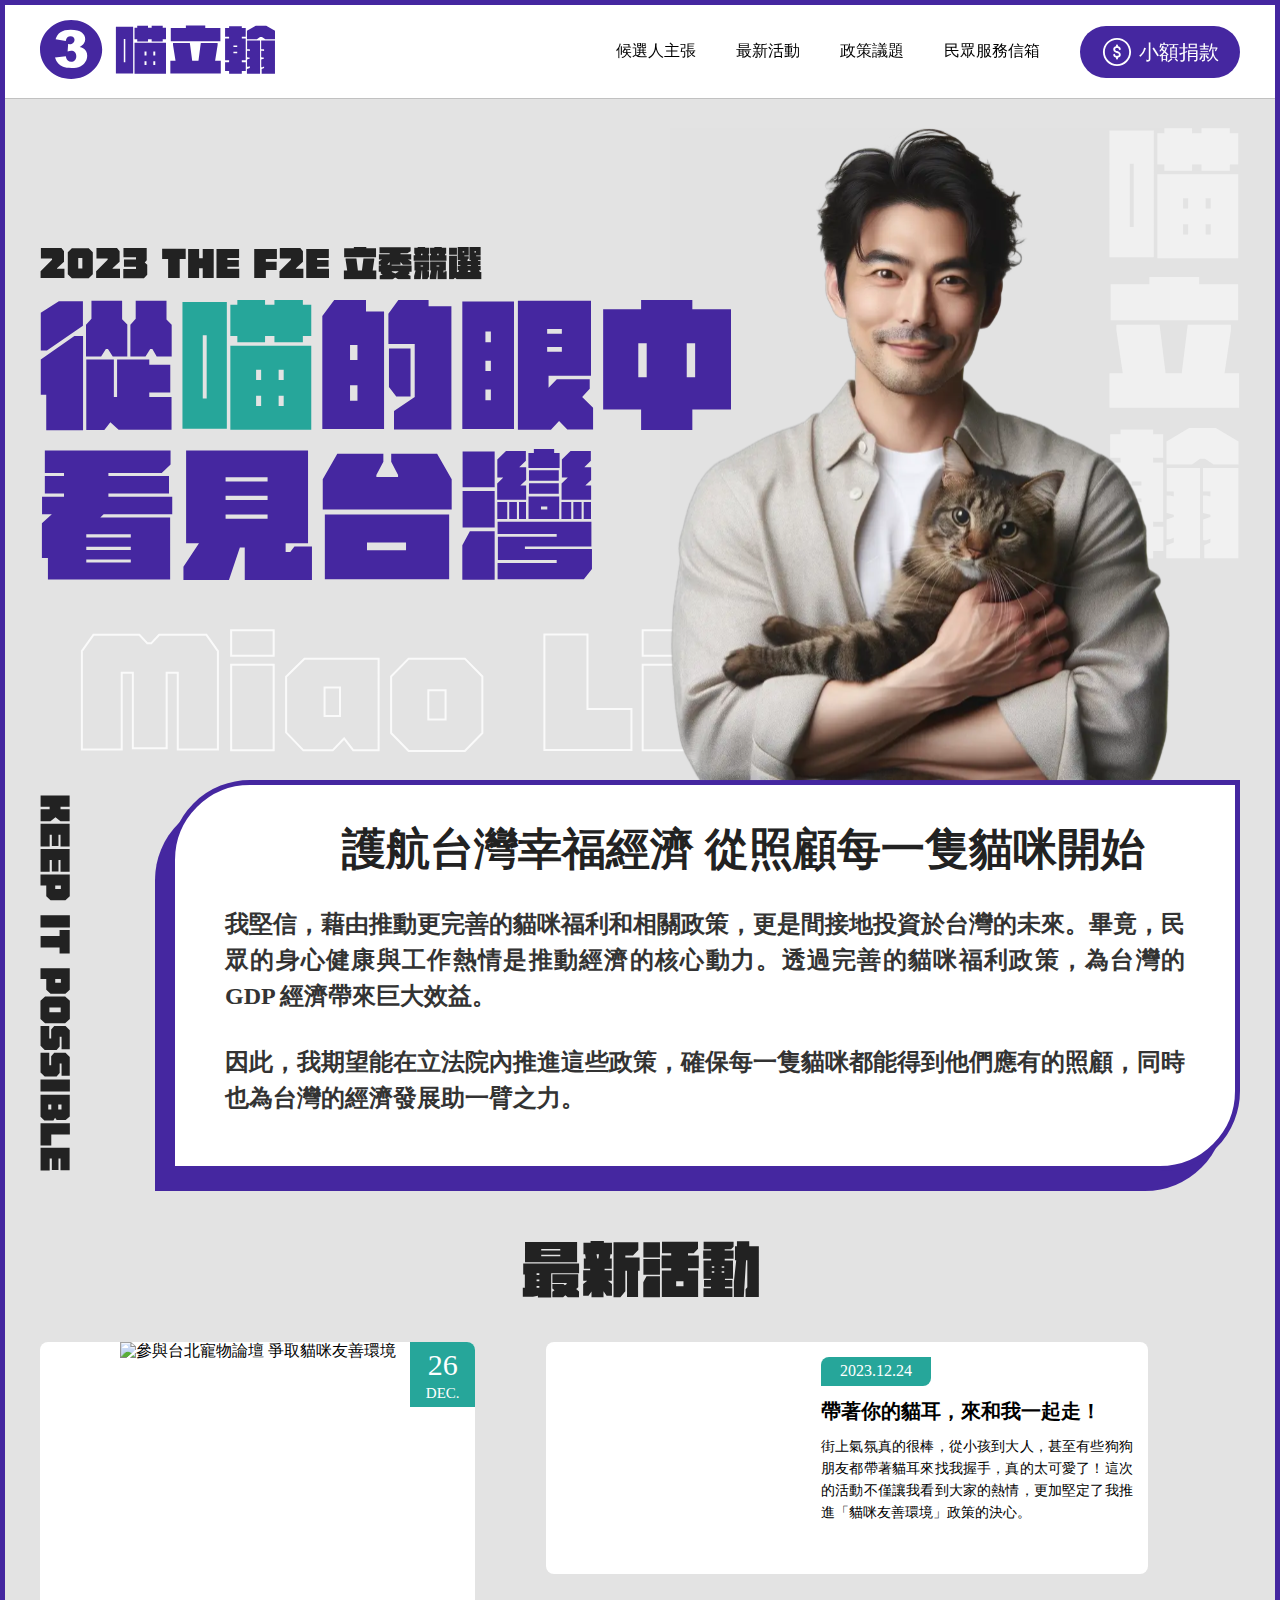
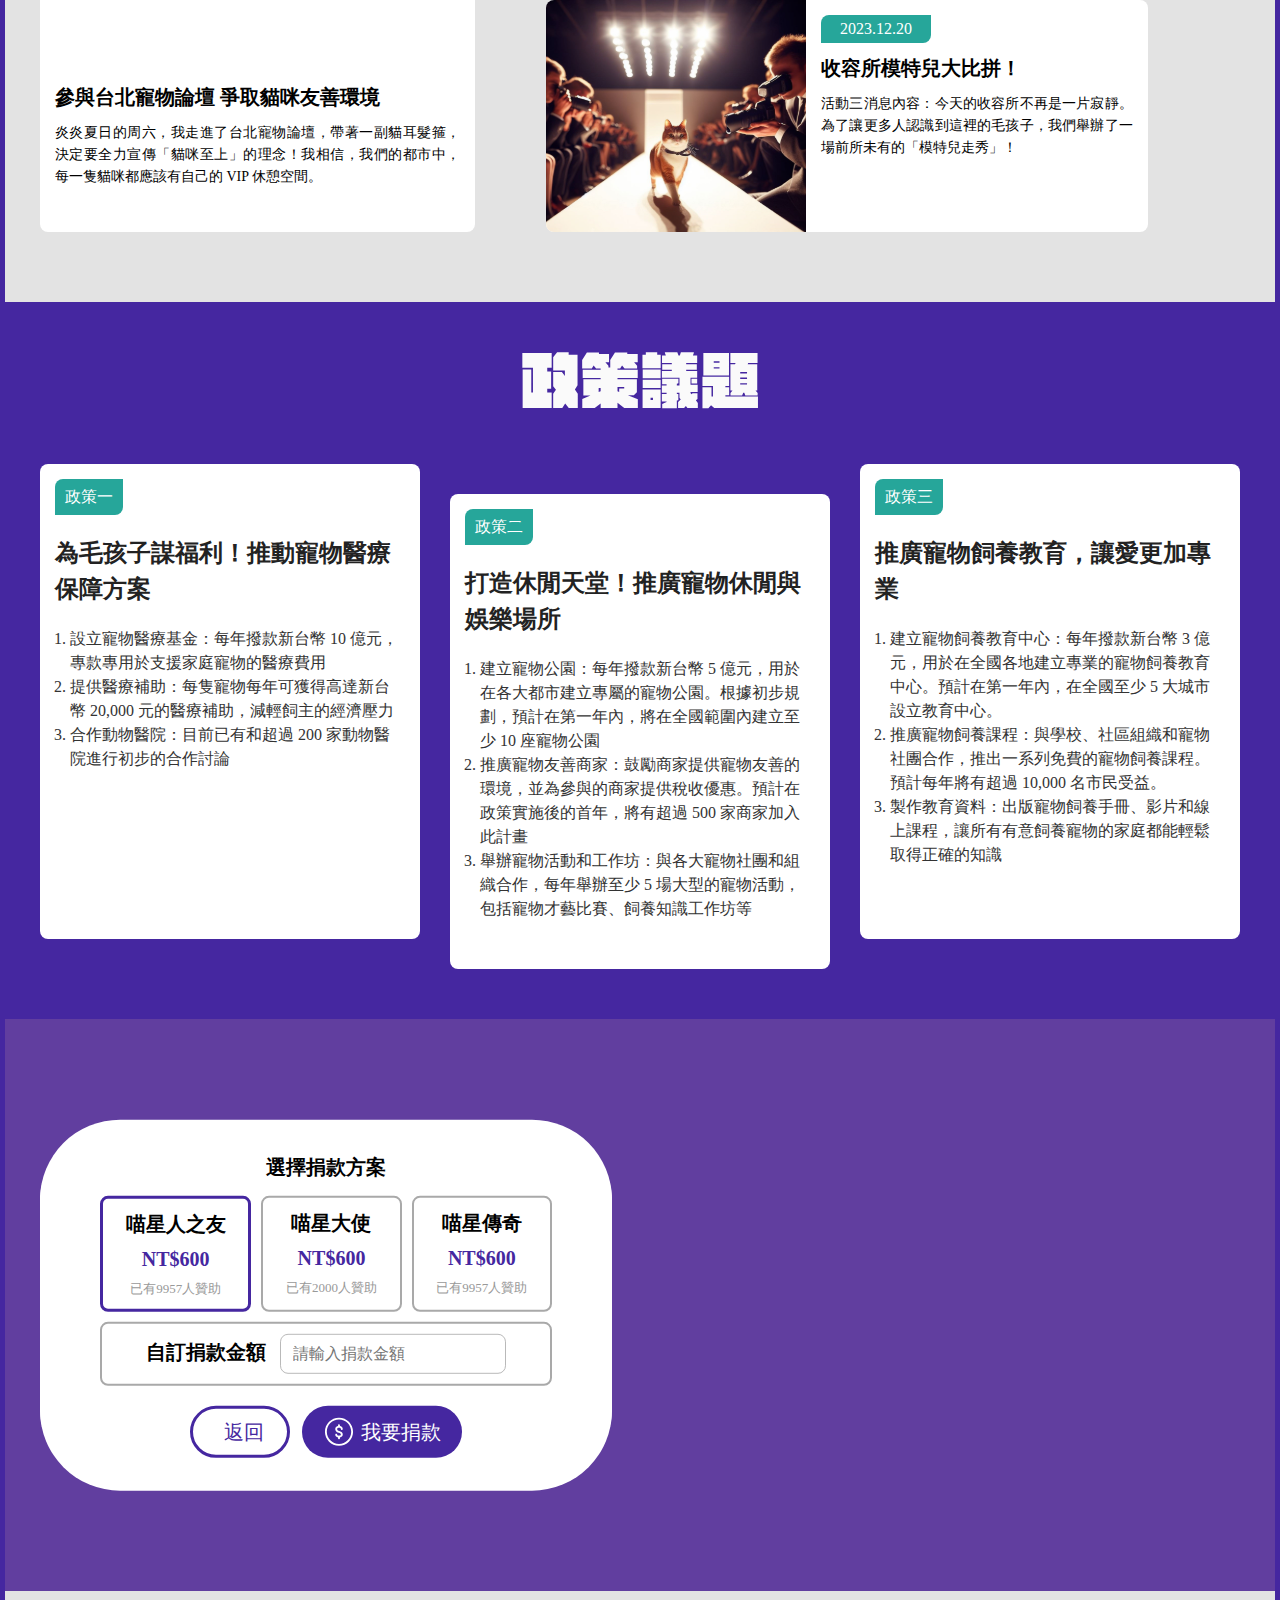
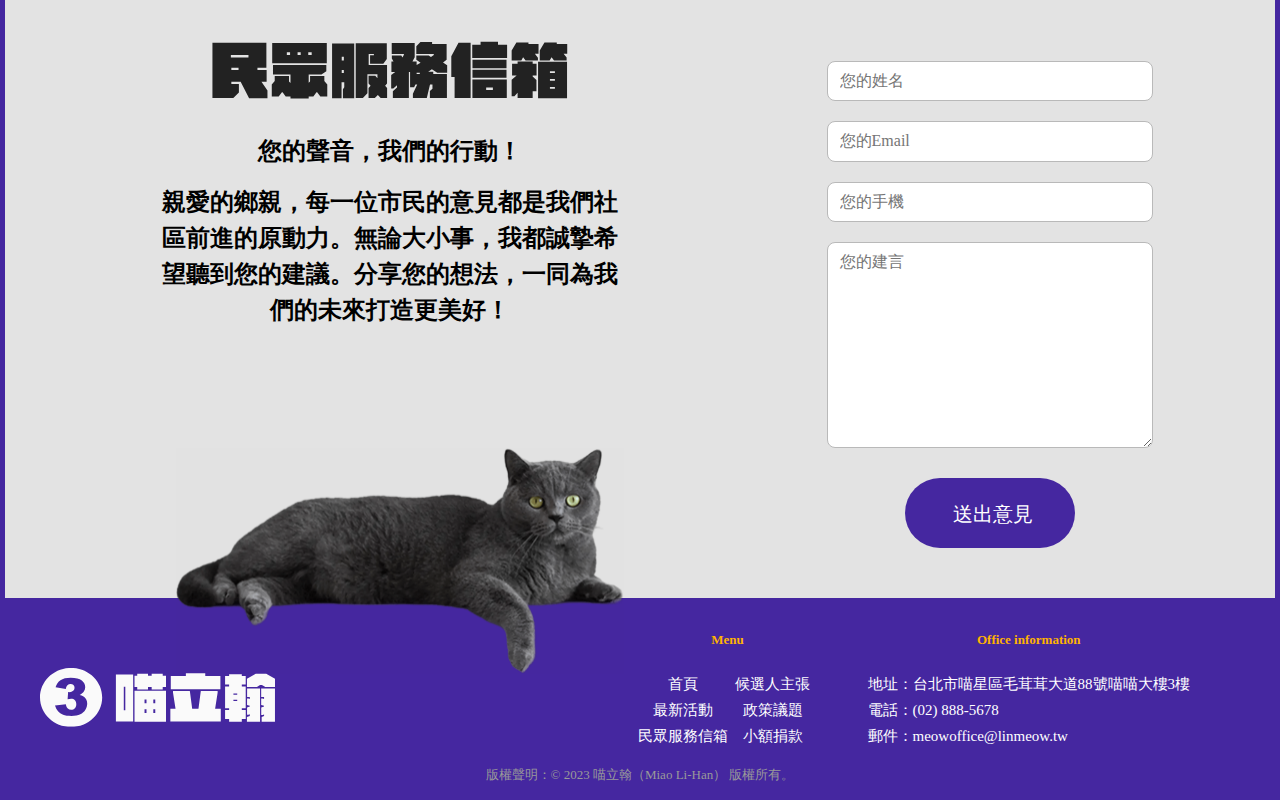
==== commit 4f59bb77: "切版" ====
--- a/2023thef2e/mission1/index.html
+++ b/2023thef2e/mission1/index.html
@@ -6,24 +6,28 @@
     <meta name="viewport" content="width=device-width, initial-scale=1.0">
     <title>從喵的眼中，看見台灣 - 喵立翰（Miao Li-Han）</title>
     <link rel="icon" href="./image/favicon.svg">
+    <link rel="stylesheet" href="https://cdnjs.cloudflare.com/ajax/libs/Swiper/11.0.4/swiper-bundle.css" integrity="sha512-eCyejMSBO5OZwV8DiCj9XETkTRH4FQBrvxod2fd12/xDKIzsc26NzmUZWucuvOXxOCooPb5NDqP5iOD8SzeOyQ==" crossorigin="anonymous" referrerpolicy="no-referrer" />
     <link rel="stylesheet" href="./css/index.min.css">
 </head>
 <body>
     <header>
         <div class="d-flex header_block">
-            <img src="./image/logo.svg" alt="LOGO" srcset="" id="logo">
+            <a href="#"><img src="./image/logo.svg" alt="LOGO" srcset="" id="logo"></a>
             <div class="d-flex header_menu">
                 <ul class="d-flex">
-                    <li class="active"><a href="#copywriting">候選人主張</a></li>
+                    <li><a href="#copywriting">候選人主張</a></li>
                     <li><a href="#news">最新活動</a></li>
                     <li><a href="#policy">政策議題</a></li>
                     <li><a href="#service">民眾服務信箱</a></li>
                 </ul>
-                <button>
-                    <a href="#donate"><img src="./image/button1.svg" alt="" srcset=""></a>
+                <button class="btn btn-sm">
+                    <a href="#donate">
+                        <img src="./image/money.svg" alt="icon" loading="lazy">
+                        <p>小額捐款</p>
+                    </a>
                 </button>
             </div>
-            <img src="./image/menu.svg" alt="" id="menu">
+            <img src="./image/menu.svg" alt="menu" id="menu" loading="lazy">
         </div>
     </header>
     <main class="bg-gray">
@@ -32,11 +36,11 @@
                 <img id="activity" src="./image/activity.svg" alt="2023 THE F2E 立委競選" srcset="">
                 <img id="slogan" src="./image/slogan.svg" alt="從喵的眼中，看見台灣" srcset="./image/m/slogan.svg 2x">
                 <img id="candidate" src="./image/candidate.svg" alt="喵立翰">
-                <img id="chinese_name" src="./image/chinese_name.svg" alt="喵立翰" srcset="">
+                <img id="chinese_name" src="./image/chinese_name.svg" alt="喵立翰" srcset="" loading="lazy">
                 <img id="english_name" src="./image/english_name.svg" alt="Miao Li-Han" srcset="./image/m/english_name.svg 2x">
             </div>
-            <article>
-                <img id="mark" src="./image/mark.svg" alt="" srcset="">
+            <article class="d-flex justify-content-right">
+                <img id="mark" src="./image/mark.svg" alt="KEEP IT POSSIBLE" srcset="">
                 <div id="copywriting" name="copywriting">
                     <h1>護航台灣幸福經濟 從照顧每一隻貓咪開始</h1>
                     <p>我堅信，藉由推動更完善的貓咪福利和相關政策，更是間接地投資於台灣的未來。畢竟，民眾的身心健康與工作熱情是推動經濟的核心動力。透過完善的貓咪福利政策，為台灣的 GDP 經濟帶來巨大效益。 </p>
@@ -44,33 +48,88 @@
                 </div>
             </article>
             <div id="news" name="news">
-                <img src="./image/news.svg" alt="">
-                <ul>
-                    <li>
-                        <span></span>
-                        <img src="" alt="">
-                        <h2>參與台北寵物論壇 爭取貓咪友善環境</h2>
-                        <p>炎炎夏日的周六，我走進了台北寵物論壇，帶著一副貓耳髮箍，決定要全力宣傳「貓咪至上」的理念！我相信，我們的都市中，每一隻貓咪都應該有自己的 VIP 休憩空間。</p>
-                    </li>
-                    <li>
-                        <span>2023.12.26</span>
-                        <img src="" alt="">
-                        <h2>帶著你的貓耳，來和我一起走！</h2>
-                        <p>街上氣氛真的很棒，從小孩到大人，甚至有些狗狗朋友都帶著貓耳來找我握手，真的太可愛了！這次的活動不僅讓我看到大家的熱情，更加堅定了我推進「貓咪友善環境」政策的決心。</p>
-                    </li>
-                    <li>
-                        <span>2023.12.20</span>
-                        <img src="" alt="">
-                        <h2>收容所模特兒大比拼！</h2>
-                        <p>活動三消息內容：今天的收容所不再是一片寂靜。為了讓更多人認識到這裡的毛孩子，我們舉辦了一場前所未有的「模特兒走秀」！</p>
-                    </li>
-                </ul>
+                <img id="news_title" src="./image/news.svg" alt="最新活動" loading="lazy">
+                <div id="news_in_mobile">
+                    <div class="swiper-container" id="news_swiper">
+                        <div class="swiper-wrapper">
+                            <div class="swiper-slide">
+                                <div class="news_card">
+                                    <div class="news_img">
+                                        <img src="./image/news1.svg" alt="參與台北寵物論壇 爭取貓咪友善環境" loading="lazy">
+                                    </div>
+                                    <div class="news_date"><p>26</p><span>DEC.</span></div>
+                                    <div class="news_content">
+                                        <h3>參與台北寵物論壇 爭取貓咪友善環境</h3>
+                                        <p>炎炎夏日的周六，我走進了台北寵物論壇，帶著一副貓耳髮箍，決定要全力宣傳「貓咪至上」的理念！我相信，我們的都市中，每一隻貓咪都應該有自己的 VIP 休憩空間。</p>
+                                    </div>
+                                </div>
+                            </div>
+                            <div class="swiper-slide">
+                                <div class="news_card">
+                                    <div class="news_img">
+                                        <img src="./image/news2.svg" alt="帶著你的貓耳，來和我一起走！<" loading="lazy">
+                                    </div>
+                                    <div class="news_date"><p>24</p><span>DEC.</span></div>
+                                    <div class="news_content">
+                                        <h3>帶著你的貓耳，來和我一起走！</h3>
+                                        <p>街上氣氛真的很棒，從小孩到大人，甚至有些狗狗朋友都帶著貓耳來找我握手，真的太可愛了！這次的活動不僅讓我看到大家的熱情，更加堅定了我推進「貓咪友善環境」政策的決心。</p>                            
+                                    </div>
+                                </div>
+                            </div>
+                            <div class="swiper-slide">
+                                <div class="news_card">
+                                    <div class="news_img">
+                                        <img src="./image/news3.svg" alt="收容所模特兒大比拼！" loading="lazy">
+                                    </div>
+                                    <div class="news_date"><p>20</p><span>DEC.</span></div>
+                                    <div class="news_content">
+                                        <h3>收容所模特兒大比拼！</h3>
+                                        <p>活動三消息內容：今天的收容所不再是一片寂靜。為了讓更多人認識到這裡的毛孩子，我們舉辦了一場前所未有的「模特兒走秀」！</p>
+                                    </div>
+                                </div>
+                            </div>
+                        </div>
+                        <div class="swiper-pagination"></div>
+                    </div>
+                </div>
+                <div id="news_in_desktop">
+                    <div class="news_card">
+                        <div class="news_img">
+                            <img src="./image/news1.svg" alt="參與台北寵物論壇 爭取貓咪友善環境" loading="lazy">
+                        </div>
+                        <div class="news_date"><p>26</p><span>DEC.</span></div>
+                        <div class="news_content">
+                            <h3>參與台北寵物論壇 爭取貓咪友善環境</h3>
+                            <p>炎炎夏日的周六，我走進了台北寵物論壇，帶著一副貓耳髮箍，決定要全力宣傳「貓咪至上」的理念！我相信，我們的都市中，每一隻貓咪都應該有自己的 VIP 休憩空間。</p>
+                        </div>
+                    </div>
+                    <div class="news_card">
+                        <div class="news_img">
+                            <img src="./image/news2.svg" alt="" loading="lazy">
+                        </div>
+                        <div class="news_content">
+                            <div class="news_date">2023.12.24</div>
+                            <h3>帶著你的貓耳，來和我一起走！</h3>
+                            <p>街上氣氛真的很棒，從小孩到大人，甚至有些狗狗朋友都帶著貓耳來找我握手，真的太可愛了！這次的活動不僅讓我看到大家的熱情，更加堅定了我推進「貓咪友善環境」政策的決心。</p>                            
+                        </div>
+                    </div>
+                    <div class="news_card">
+                        <div class="news_img">
+                            <img src="./image/news3.svg" alt="" loading="lazy">
+                        </div>
+                        <div class="news_content">
+                            <div class="news_date">2023.12.20</div>
+                            <h3>收容所模特兒大比拼！</h3>
+                            <p>活動三消息內容：今天的收容所不再是一片寂靜。為了讓更多人認識到這裡的毛孩子，我們舉辦了一場前所未有的「模特兒走秀」！</p>
+                        </div>
+                    </div>
+                </div>
             </div>
         </div>
     </main>
     <section id="policy" name="policy" class="bg-primary">
         <div class="container">
-            <img src="./image/policy.svg" alt="">
+            <img id="policy_title" src="./image/policy.svg" alt="政策議題" loading="lazy">
             <div class="policy_content">
                 <div>
                     <p>政策一</p>
@@ -106,15 +165,106 @@
         <div class="donate_bg"></div>
         <div class="container">
             <div class="donate_content">
-                <img src="./image/donate.svg" alt="">
+                <img src="./image/donate.svg" alt="小額捐款" loading="lazy" id="donate_title">
                 <h3>您的小筆捐款，是每隻毛孩未來的大大動力！</h3>
-                
+                <img src="./image/totalamount.svg" alt="累積總金額" loading="lazy" id="totalamount">
+                <h4>NT$<span>987,344,333</span></h4>
+                <button class="btn btn-sm">
+                    <a href="javascript:;">
+                        <img src="./image/money.svg" alt="icon" loading="lazy">
+                        <p>前往捐款</p>
+                    </a>
+                </button>
+            </div>
+            <div class="donate_content">
+                <p class="donate_content_title">選擇捐款方案</p>
+                <form>
+                    <div class="donate_plan">
+                        <div class="active donate_plan_item">
+                            <h6>喵星人之友</h6>
+                            <h5>NT$600</h5>
+                            <span>已有9957人贊助</span>
+                        </div>
+                        <div class="donate_plan_item">
+                            <h6>喵星大使</h6>
+                            <h5>NT$600</h5>
+                            <span>已有2000人贊助</span>
+                        </div>
+                        <div class="donate_plan_item">
+                            <h6>喵星傳奇</h6>
+                            <h5>NT$600</h5>
+                            <span>已有9957人贊助</span>
+                        </div>
+                        <div class="donate_plan_item">
+                            <label for="">自訂捐款金額</label>
+                            <input type="text" placeholder="請輸入捐款金額">
+                        </div>
+                    </div>
+                    <div class="d-flex justify-content-center">
+                        <button class="btn btn-sm btn-line cancel">
+                            <a href="javascript:;">
+                                <p>返回</p>
+                            </a>
+                        </button>
+                        <button class="btn btn-sm">
+                            <a href="javascript:;">
+                                <img src="./image/money.svg" alt="icon" loading="lazy">
+                                <p>我要捐款</p>
+                            </a>
+                        </button>
+                    </div>
+                </form>
             </div>
         </div>
     </section>
     <section id="service" name="service" class="bg-gray">
-        <div class="container"></div>
+        <div class="container p-relative">
+            <div id="service_block">
+                <div id="service_content">
+                    <img src="./image/service.svg" alt="民眾服務信箱" loading="lazy">
+                    <h6>您的聲音，我們的行動！</h6>
+                    <p>親愛的鄉親，每一位市民的意見都是我們社區前進的原動力。無論大小事，我都誠摯希望聽到您的建議。分享您的想法，一同為我們的未來打造更美好！</p>
+                </div>
+                <form action="" id="service_form">
+                    <input type="text" placeholder="您的姓名">
+                    <input type="text" placeholder="您的Email">
+                    <input type="text" placeholder="您的手機">
+                    <textarea name="" id="" cols="30" rows="10" placeholder="您的建言"></textarea>
+                    <button class="btn btn-lg" type="button" onclick=""><p>送出意見</p></button>
+                </form>
+            </div>
+        </div>
     </section>
-    <footer class="bg-primary"></footer>
+    <footer class="bg-primary">
+        <div class="container p-relative">
+            <img id="cat" src="./image/cat.svg" alt="貓" loading="lazy">
+            <a href="#"><img id="logo2" src="./image/logo2.svg" alt="LOGO" loading="lazy"></a>
+            <nav>
+                <div>
+                    <h5>Menu</h5>
+                    <ul>
+                        <li><a href="#">首頁</a></li>
+                        <li><a href="#copywriting">候選人主張</a></li>
+                        <li><a href="#news">最新活動</a></li>
+                        <li><a href="#policy">政策議題</a></li>
+                        <li><a href="#service">民眾服務信箱</a></li>
+                        <li><a href="#donate">小額捐款</a></li>
+                    </ul>
+                </div>
+                <div>
+                    <h5>Office information</h5>
+                    <p class="text-left">地址：台北市喵星區毛茸茸大道88號喵喵大樓3樓</p>
+                    <p class="text-left">電話：(02) 888-5678</p>
+                    <p class="text-left">郵件：meowoffice@linmeow.tw</p>
+                </div>
+            </nav>
+            <p>版權聲明：© 2023 喵立翰（Miao Li-Han） 版權所有。</p>
+        </div>
+    </footer>
+    <div class="lightbox">
+
+    </div>
+    <script src="https://cdnjs.cloudflare.com/ajax/libs/Swiper/11.0.4/swiper-bundle.js" integrity="sha512-+cdO0hlQy815H6TSp1JWiV4XV2HIrkM+v1MlDIWqbpXU2mS+a6k1P+nzXIUytpuwWpzfHf0rIrEP0WXYs+G3lw==" crossorigin="anonymous" referrerpolicy="no-referrer"></script>
+    <script src="./js/index.js"></script>
 </body>
 </html>--- a/2023thef2e/mission1/css/index.min.css
+++ b/2023thef2e/mission1/css/index.min.css
@@ -1 +1 @@
-/*! normalize.css v8.0.1 | MIT License | github.com/necolas/normalize.css */html{line-height:1.15;-webkit-text-size-adjust:100%}body{margin:0}main{display:block}h1{font-size:2em;margin:.67em 0}hr{-webkit-box-sizing:content-box;box-sizing:content-box;height:0;overflow:visible}pre{font-family:monospace,monospace;font-size:1em}a{background-color:rgba(0,0,0,0)}abbr[title]{border-bottom:none;text-decoration:underline;-webkit-text-decoration:underline dotted;text-decoration:underline dotted}b,strong{font-weight:bolder}code,kbd,samp{font-family:monospace,monospace;font-size:1em}small{font-size:80%}sub,sup{font-size:75%;line-height:0;position:relative;vertical-align:baseline}sub{bottom:-0.25em}sup{top:-0.5em}img{border-style:none}button,input,optgroup,select,textarea{font-family:inherit;font-size:100%;line-height:1.15;margin:0}button,input{overflow:visible}button,select{text-transform:none}button,[type=button],[type=reset],[type=submit]{-webkit-appearance:button}button::-moz-focus-inner,[type=button]::-moz-focus-inner,[type=reset]::-moz-focus-inner,[type=submit]::-moz-focus-inner{border-style:none;padding:0}button:-moz-focusring,[type=button]:-moz-focusring,[type=reset]:-moz-focusring,[type=submit]:-moz-focusring{outline:1px dotted ButtonText}fieldset{padding:.35em .75em .625em}legend{-webkit-box-sizing:border-box;box-sizing:border-box;color:inherit;display:table;max-width:100%;padding:0;white-space:normal}progress{vertical-align:baseline}textarea{overflow:auto}[type=checkbox],[type=radio]{-webkit-box-sizing:border-box;box-sizing:border-box;padding:0}[type=number]::-webkit-inner-spin-button,[type=number]::-webkit-outer-spin-button{height:auto}[type=search]{-webkit-appearance:textfield;outline-offset:-2px}[type=search]::-webkit-search-decoration{-webkit-appearance:none}::-webkit-file-upload-button{-webkit-appearance:button;font:inherit}details{display:block}summary{display:list-item}template{display:none}[hidden]{display:none}:root{scroll-padding-top:104px}html{scroll-behavior:smooth}body{background-color:#4527a0;border-left:5px solid #4527a0;border-right:5px solid #4527a0;border-bottom:5px solid #4527a0;-webkit-box-sizing:border-box;box-sizing:border-box}.container{max-width:1200px;margin:0 auto;width:95%}.d-flex{display:-webkit-box;display:-ms-flexbox;display:flex}.p-relative{position:relative}.bg-primary{background-color:#4527a0}.bg-gray{background-color:#e3e3e3}#main_view{height:684px}@media screen and (max-width: 1023px){#main_view{height:114vw}}#main_view img{position:absolute}#activity{-webkit-transform:translateY(-50%);transform:translateY(-50%);top:24%}@media screen and (max-width: 1023px){#activity{-webkit-transform:translate(-50%, -50%);transform:translate(-50%, -50%);left:50%;width:69vw;top:14vw}}#slogan{-webkit-transform:translateY(-50%);transform:translateY(-50%);top:50%}@media screen and (max-width: 1023px){#slogan{width:88vw;top:34vw}}#chinese_name{top:30px;right:0}@media screen and (max-width: 1023px){#chinese_name{display:none}}#english_name{left:40px;bottom:30px}@media screen and (max-width: 1023px){#english_name{width:64vw;left:8vw;bottom:25vw}}#candidate{top:30px;right:70px;z-index:2}@media screen and (max-width: 1023px){#candidate{width:63vw;right:0;top:32vw}}#policy{padding:50px 0 80px 0;text-align:center}@media screen and (max-width: 1023px){#policy{padding:50px 0 50px 0}}.policy_content{margin-top:50px;display:-webkit-box;display:-ms-flexbox;display:flex;gap:30px}@media screen and (max-width: 1023px){.policy_content{-webkit-box-orient:vertical;-webkit-box-direction:normal;-ms-flex-direction:column;flex-direction:column;-webkit-box-align:center;-ms-flex-align:center;align-items:center}}.policy_content div{width:379px;height:366px;position:relative;background-color:#fff;border-radius:8px;text-align:left;padding:15px}@media screen and (max-width: 1023px){.policy_content div{width:90%;height:auto}}.policy_content div h2{font-size:24px;line-height:36px;color:#222}@media screen and (max-width: 1023px){.policy_content div h2{font-size:20px;line-height:30px}}.policy_content div p{margin:0;border-radius:8px 0 8px 0;background-color:#26a69a;width:68px;text-align:center;padding:9px 0;font-size:16px;color:#fff}.policy_content div li{font-size:16px;line-height:24px;color:#333}@media screen and (max-width: 1023px){.policy_content div li{font-size:15px;line-height:22px}}.policy_content div:nth-of-type(2){top:30px}@media screen and (max-width: 1023px){.policy_content div:nth-of-type(2){top:unset}}#donate{height:572px;position:relative}@media screen and (max-width: 1023px){#donate{height:140vw}}.donate_bg{z-index:-1;position:absolute;width:100%;height:100%;top:0;left:0;background:url(../image/bg-donate.svg) center right no-repeat;background-size:cover}@media screen and (max-width: 1023px){.donate_bg{background:url(../image/bg-donate.svg) center right 40% no-repeat;background-size:cover}}.donate_bg::before{content:"";position:absolute;top:0;left:0;width:100%;height:100%;background-color:rgba(210,156,156,.2)}.donate_content{position:absolute;-webkit-transform:translateY(-50%);transform:translateY(-50%);top:50%;background-color:#fff;width:675px;height:400px;border-radius:80px;padding:30px;text-align:center}@media screen and (max-width: 1023px){.donate_content{width:calc(100% - 100px);-webkit-transform:translate(-50%, -50%);transform:translate(-50%, -50%);left:50%}}@media screen and (max-width: 1023px){#logo{width:150px;margin-left:14px}}#menu{display:none}@media screen and (max-width: 1023px){#menu{margin-right:14px}}header{border-top:5.5px solid #4527a0;position:sticky;top:-0.5px;background-color:#fff;width:100%;padding:20px 0;z-index:10;-webkit-box-shadow:0 1px 0 rgba(0,0,0,.15);box-shadow:0 1px 0 rgba(0,0,0,.15)}header .header_block{max-width:1200px;margin:0 auto;-webkit-box-pack:justify;-ms-flex-pack:justify;justify-content:space-between;-webkit-box-align:center;-ms-flex-align:center;align-items:center}@media screen and (max-width: 1023px){header .header_menu{display:none}}header div{-webkit-box-align:center;-ms-flex-align:center;align-items:center;-webkit-box-pack:center;-ms-flex-pack:center;justify-content:center}header ul{display:-webkit-box;display:-ms-flexbox;display:flex;-webkit-box-align:center;-ms-flex-align:center;align-items:center;margin-right:40px}header li{cursor:pointer;display:block;padding:0px 0;margin:0 20px;-webkit-box-sizing:border-box;box-sizing:border-box;position:relative}header li.active::after,header li:hover::after,header li:active::after{content:"";position:absolute;-webkit-transform:translateX(-50%);transform:translateX(-50%);left:50%;bottom:-10px;width:100%;height:3px;background-color:#4527a0}header li a{all:unset}header button{outline:none;border:none;cursor:pointer;border-radius:30px;background-color:#4527a0}header button a{display:block}header button p{margin-left:10px;font-size:20px}#mark{position:absolute;bottom:0px;left:0}@media screen and (max-width: 1023px){#mark{width:3vw}}#copywriting{margin-top:-2px;width:980px;border-radius:80px 0 80px 0;background-color:#fff;padding:40px 50px 50px 50px;border:5px solid #4527a0;-webkit-box-shadow:-15px 20px 0 #4527a0;box-shadow:-15px 20px 0 #4527a0;float:right}@media screen and (max-width: 1023px){#copywriting{margin-top:0;padding:15px 15px 20px 18px;width:80%;border:3px solid #4527a0;-webkit-box-shadow:-5px 5px 0 #4527a0;box-shadow:-5px 5px 0 #4527a0}}#copywriting h1{text-align:right;margin:0 40px 15px 0;font-size:44px;color:#222}@media screen and (max-width: 1023px){#copywriting h1{font-size:20px;text-align:center;margin:10px 0 0;word-break:keep-all}}#copywriting p{text-align:justify;margin:30px 0 0;font-size:24px;color:#333;font-weight:700;line-height:36px}@media screen and (max-width: 1023px){#copywriting p{font-size:15px;line-height:22px;margin:20px 0 0}}article{width:100%;margin-right:0;height:408px;position:relative}@media screen and (max-width: 1023px){article{height:90vw}}#news{padding:50px 0;text-align:center}@media screen and (max-width: 1023px){#news{display:none}}#news li{display:block}+/*! normalize.css v8.0.1 | MIT License | github.com/necolas/normalize.css */html{line-height:1.15;-webkit-text-size-adjust:100%}body{margin:0}main{display:block}h1{font-size:2em;margin:.67em 0}hr{-webkit-box-sizing:content-box;box-sizing:content-box;height:0;overflow:visible}pre{font-family:monospace,monospace;font-size:1em}a{background-color:rgba(0,0,0,0)}abbr[title]{border-bottom:none;text-decoration:underline;-webkit-text-decoration:underline dotted;text-decoration:underline dotted}b,strong{font-weight:bolder}code,kbd,samp{font-family:monospace,monospace;font-size:1em}small{font-size:80%}sub,sup{font-size:75%;line-height:0;position:relative;vertical-align:baseline}sub{bottom:-0.25em}sup{top:-0.5em}img{border-style:none}button,input,optgroup,select,textarea{font-family:inherit;font-size:100%;line-height:1.15;margin:0}button,input{overflow:visible}button,select{text-transform:none}button,[type=button],[type=reset],[type=submit]{-webkit-appearance:button}button::-moz-focus-inner,[type=button]::-moz-focus-inner,[type=reset]::-moz-focus-inner,[type=submit]::-moz-focus-inner{border-style:none;padding:0}button:-moz-focusring,[type=button]:-moz-focusring,[type=reset]:-moz-focusring,[type=submit]:-moz-focusring{outline:1px dotted ButtonText}fieldset{padding:.35em .75em .625em}legend{-webkit-box-sizing:border-box;box-sizing:border-box;color:inherit;display:table;max-width:100%;padding:0;white-space:normal}progress{vertical-align:baseline}textarea{overflow:auto}[type=checkbox],[type=radio]{-webkit-box-sizing:border-box;box-sizing:border-box;padding:0}[type=number]::-webkit-inner-spin-button,[type=number]::-webkit-outer-spin-button{height:auto}[type=search]{-webkit-appearance:textfield;outline-offset:-2px}[type=search]::-webkit-search-decoration{-webkit-appearance:none}::-webkit-file-upload-button{-webkit-appearance:button;font:inherit}details{display:block}summary{display:list-item}template{display:none}[hidden]{display:none}:root{scroll-padding-top:97px}html{scroll-behavior:smooth}body{background-color:#4527a0;padding:0 5px 5px}.container{max-width:1200px;margin:0 auto;width:95%}.d-flex{display:-webkit-box;display:-ms-flexbox;display:flex}.justify-content-right{-webkit-box-pack:right;-ms-flex-pack:right;justify-content:right}.justify-content-around{-ms-flex-pack:distribute;justify-content:space-around}.justify-content-center{-webkit-box-pack:center;-ms-flex-pack:center;justify-content:center}.align-items-center{-webkit-box-align:center;-ms-flex-align:center;align-items:center}.p-relative{position:relative}.bg-primary{background-color:#4527a0}.bg-gray{background-color:#e3e3e3}.text-left{text-align:left}.btn{outline:none;border:none;cursor:pointer;border-radius:30px;background-color:#4527a0}.btn a{all:unset;display:-webkit-box;display:-ms-flexbox;display:flex;-webkit-box-pack:center;-ms-flex-pack:center;justify-content:center;-webkit-box-align:center;-ms-flex-align:center;align-items:center;width:100%;height:100%}.btn p{margin:0;padding-left:7px;font-size:20px;color:#fff}.btn img{-webkit-filter:brightness(0) invert(1);filter:brightness(0) invert(1)}.btn.btn-sm{width:160px;height:52px;line-height:52px}.btn.btn-lg{width:170px;height:70px;line-height:70px;border-radius:100px}.btn.btn-line{background-color:#fff;border:#4527a0 3px solid;-webkit-box-sizing:border-box;box-sizing:border-box}.btn.btn-line p{color:#4527a0}.btn.btn-line img{-webkit-filter:unset;filter:unset}.btn.cancel{width:100px}#main_view{height:684px}@media screen and (max-width: 1023px){#main_view{height:114vw}}#main_view img{position:absolute}#activity{-webkit-transform:translateY(-50%);transform:translateY(-50%);top:24%}@media screen and (max-width: 1023px){#activity{-webkit-transform:translate(-50%, -50%);transform:translate(-50%, -50%);left:50%;width:69vw;top:14vw}}#slogan{-webkit-transform:translateY(-50%);transform:translateY(-50%);top:50%}@media screen and (max-width: 1023px){#slogan{width:88vw;top:34vw}}#chinese_name{top:30px;right:0}@media screen and (max-width: 1023px){#chinese_name{display:none}}#english_name{left:40px;bottom:30px}@media screen and (max-width: 1023px){#english_name{width:64vw;left:8vw;bottom:25vw}}#candidate{top:30px;right:70px;z-index:2}@media screen and (max-width: 1023px){#candidate{width:63vw;right:0;top:32vw}}#news{padding:70px 0 70px;text-align:center}#news li{display:block}@media screen and (max-width: 767px){#news_title{max-width:50vw}}#news_in_mobile{display:none}@media screen and (max-width: 1023px){#news_in_mobile{display:block}}#news_in_desktop{padding-top:40px;display:grid;gap:25px}@media screen and (max-width: 1023px){#news_in_desktop{display:none}}#news_in_desktop .news_card:nth-of-type(1){grid-column:1;grid-row:1/span 2;width:34vw;height:490px}#news_in_desktop .news_card:nth-of-type(1) .news_img{height:325px}#news_in_desktop .news_card:nth-of-type(2),#news_in_desktop .news_card:nth-of-type(3){grid-column:2/span 2;width:47vw;height:232px;display:-webkit-box;display:-ms-flexbox;display:flex}#news_in_desktop .news_card:nth-of-type(2) .news_img,#news_in_desktop .news_card:nth-of-type(3) .news_img{-webkit-box-flex:1;-ms-flex:1;flex:1;height:unset;width:unset;border-bottom-left-radius:8px;border-top-right-radius:0}#news_in_desktop .news_card:nth-of-type(2) .news_date,#news_in_desktop .news_card:nth-of-type(3) .news_date{position:relative;width:100px;height:auto;border-radius:8px 0 8px 0;padding:5px;margin-bottom:10px}#news_in_desktop .news_card:nth-of-type(2) .news_content,#news_in_desktop .news_card:nth-of-type(3) .news_content{-webkit-box-flex:1.2;-ms-flex:1.2;flex:1.2}#news_in_desktop .news_card:nth-of-type(2) .news_content::before,#news_in_desktop .news_card:nth-of-type(3) .news_content::before{border:none}#news_swiper{position:relative;padding-top:30px}#news_swiper .swiper-pagination{bottom:-40px}#news_swiper .swiper-pagination-bullet{background:#fff;opacity:1}#news_swiper .swiper-pagination-bullet-active{background:#4527a0}.news_card{position:relative;height:410px;border-radius:8px;background-color:#fff}.news_date{display:-webkit-box;display:-ms-flexbox;display:flex;-webkit-box-orient:vertical;-webkit-box-direction:normal;-ms-flex-direction:column;flex-direction:column;-webkit-box-pack:center;-ms-flex-pack:center;justify-content:center;-webkit-box-align:center;-ms-flex-align:center;align-items:center;position:absolute;width:65px;height:65px;color:#fff;background-color:#26a69a;top:0;right:0;border-top-right-radius:8px}.news_date span{display:block;font-size:15px;line-height:20px}.news_date p{margin:0;font-size:30px;line-height:36px}.news_content{padding:15px;position:relative}.news_content::before{position:absolute;-webkit-transform:translateX(-50%);transform:translateX(-50%);left:50%;top:-15px;content:"";height:0px;width:0px;border-right:solid 15px rgba(0,0,0,0);border-left:solid 15px rgba(0,0,0,0);border-bottom:solid 15px #fff}.news_content h3{margin:0;text-align:justify;font-size:20px;line-height:30px}.news_content p{padding-top:10px;margin:0;text-align:justify;font-size:14px;line-height:22px}.news_img{border-top-left-radius:8px;border-top-right-radius:8px;height:200px;width:100%;overflow:hidden}.news_img img{width:100%}#policy{padding:50px 0 80px 0;text-align:center}@media screen and (max-width: 1023px){#policy{padding:50px 0 50px 0}}@media screen and (max-width: 767px){#policy_title{max-width:50vw}}.policy_content{margin-top:50px;display:-webkit-box;display:-ms-flexbox;display:flex;gap:30px}@media screen and (max-width: 1023px){.policy_content{-webkit-box-orient:vertical;-webkit-box-direction:normal;-ms-flex-direction:column;flex-direction:column;-webkit-box-align:center;-ms-flex-align:center;align-items:center}}.policy_content div{width:379px;height:445px;position:relative;background-color:#fff;border-radius:8px;text-align:left;padding:15px;-webkit-transition:all 3s;transition:all 3s;cursor:pointer}@media screen and (max-width: 1023px){.policy_content div{width:90%;height:auto}}.policy_content div h2{font-size:24px;line-height:36px;color:#222}@media screen and (max-width: 1023px){.policy_content div h2{font-size:20px;line-height:30px}}.policy_content div p{margin:0;border-radius:8px 0 8px 0;background-color:#26a69a;width:68px;text-align:center;padding:9px 0;font-size:16px;color:#fff}.policy_content div ol{-webkit-padding-start:15px;padding-inline-start:15px}.policy_content div li{font-size:16px;line-height:24px;color:#333}@media screen and (max-width: 1023px){.policy_content div li{font-size:15px;line-height:22px}}.policy_content div:nth-of-type(2){top:30px}@media screen and (max-width: 1023px){.policy_content div:nth-of-type(2){top:unset}}.policy_content div:hover p{opacity:0;display:none}#donate{height:572px;position:relative}@media screen and (max-width: 1023px){#donate{height:140vw}}@media screen and (max-width: 767px){#donate_title{max-width:30vw}}@media screen and (max-width: 767px){#totalamount{max-width:30vw}}.donate_bg{z-index:-1;position:absolute;width:100%;height:100%;top:0;left:0;background:url(../image/bg-donate.svg) center right no-repeat;background-size:cover}@media screen and (max-width: 1023px){.donate_bg{background:url(../image/bg-donate.svg) center right 40% no-repeat;background-size:cover}}.donate_bg::before{content:"";position:absolute;top:0;left:0;width:100%;height:100%;background-color:rgba(210,156,156,.2)}.donate_content{position:absolute;-webkit-transform:translateY(-50%);transform:translateY(-50%);top:50%;width:40vw;background-color:#fff;border-radius:80px;padding:30px;text-align:center}@media screen and (max-width: 1023px){.donate_content{width:calc(100% - 100px);-webkit-transform:translate(-50%, -50%);transform:translate(-50%, -50%);left:50%}}@media screen and (max-width: 767px){.donate_content{padding:50px 30px}}@media screen and (max-width: 767px){.donate_content h3{word-break:keep-all;line-height:30px}}.donate_content h4{color:#4527a0;margin:15px;font-size:60px}@media screen and (max-width: 767px){.donate_content h4{font-size:30px}}.donate_content_title{margin:0;padding-bottom:14px;font-size:20px;line-height:30px;font-weight:900}.donate_content button{margin:0 6px}.donate_plan{cursor:pointer;padding:0 30px 20px;display:grid;gap:10px}.donate_plan_item{border:2px solid #a9a9a9;border-radius:8px;padding:10px 0}.donate_plan_item:nth-of-type(1){grid-column:1;grid-row:1}.donate_plan_item:nth-of-type(2){grid-column:2;grid-row:1}.donate_plan_item:nth-of-type(3){grid-column:3;grid-row:1}.donate_plan_item:nth-of-type(4){grid-row:2;grid-column:1/span 3}.donate_plan_item h6,.donate_plan_item h5{margin:0}.donate_plan_item h6{font-size:20px;line-height:30px;font-weight:bold}.donate_plan_item h5{font-size:20px;line-height:30px;color:#4527a0;padding:5px 0}.donate_plan_item span{font-size:13px;line-height:20px;color:#999}.donate_plan_item label{font-weight:900;font-size:20px;line-height:30px;padding-right:10px}.donate_plan_item input{outline:none;padding:10px 12px;border-radius:8px;border:1px solid #b9b9b9}.donate_plan_item.active{border:3px solid #4527a0;-webkit-box-sizing:border-box;box-sizing:border-box}#service{padding:50px 0}@media screen and (max-width: 1023px){#service{padding-bottom:130px}}#service_block{display:-webkit-box;display:-ms-flexbox;display:flex;-ms-flex-pack:distribute;justify-content:space-around}@media screen and (max-width: 1023px){#service_block{-webkit-box-orient:vertical;-webkit-box-direction:normal;-ms-flex-direction:column;flex-direction:column}}#service_content{-webkit-box-flex:.8;-ms-flex:.8;flex:.8;text-align:center}#service_content h6{padding-top:30px;margin:0;font-size:24px;line-height:36px}@media screen and (max-width: 767px){#service_content h6{font-size:20px;line-height:30px}}#service_content p{padding-top:15px;max-width:479px;margin:0 auto;font-size:24px;line-height:36px;font-weight:bold}@media screen and (max-width: 1023px){#service_content p{padding-bottom:20px}}@media screen and (max-width: 767px){#service_content p{font-size:15px;line-height:22px;font-weight:normal}}@media screen and (max-width: 767px){#service_content img{max-width:70vw}}#service_form{padding-top:20px;text-align:center;margin:0 auto}#service_form input{display:block;outline:none;padding:10px 12px;border-radius:8px;border:1px solid #b9b9b9;width:300px;margin-bottom:20px}#service_form textarea{display:block;outline:none;padding:10px 12px;border-radius:8px;border:1px solid #b9b9b9;width:300px;margin-bottom:30px}@media screen and (max-width: 1023px){#logo{width:150px;margin-left:14px}}#logo2{position:absolute;-webkit-transform:translateY(-50%);transform:translateY(-50%);top:50%}@media screen and (max-width: 1023px){#logo2{display:none}}#menu{display:none}@media screen and (max-width: 1023px){#menu{display:block;margin-right:14px}}header{border-top:5px solid #4527a0;position:sticky;top:-0.5px;background-color:#fff;width:100%;padding:15px 0;z-index:10;-webkit-box-shadow:0 1px 0 rgba(0,0,0,.15);box-shadow:0 1px 0 rgba(0,0,0,.15)}header .header_block{max-width:1200px;margin:0 auto;-webkit-box-pack:justify;-ms-flex-pack:justify;justify-content:space-between;-webkit-box-align:center;-ms-flex-align:center;align-items:center}@media screen and (max-width: 1023px){header .header_menu{display:none}}header div{-webkit-box-align:center;-ms-flex-align:center;align-items:center;-webkit-box-pack:center;-ms-flex-pack:center;justify-content:center}header ul{display:-webkit-box;display:-ms-flexbox;display:flex;-webkit-box-align:center;-ms-flex-align:center;align-items:center;margin-right:20px}header li{cursor:pointer;display:block;padding:0px 0;margin:0 20px;-webkit-box-sizing:border-box;box-sizing:border-box;position:relative}header li.active::after,header li:hover::after,header li:active::after{content:"";position:absolute;-webkit-transform:translateX(-50%);transform:translateX(-50%);left:50%;bottom:-10px;width:100%;height:3px;background-color:#4527a0}header li a{all:unset}#mark{position:absolute;bottom:0px;left:0}@media screen and (max-width: 1023px){#mark{width:3vw}}#copywriting{margin-top:-2px;width:80%;max-width:980px;border-radius:80px 0 80px 0;background-color:#fff;padding:40px 50px 50px 50px;border:5px solid #4527a0;-webkit-box-shadow:-15px 20px 0 #4527a0;box-shadow:-15px 20px 0 #4527a0}@media screen and (max-width: 1023px){#copywriting{margin-top:0;padding:15px 15px 20px 18px;width:80%;border:3px solid #4527a0;-webkit-box-shadow:-5px 5px 0 #4527a0;box-shadow:-5px 5px 0 #4527a0}}#copywriting h1{text-align:right;margin:0 40px 15px 0;font-size:2.75rem;color:#222}@media screen and (max-width: 1023px){#copywriting h1{font-size:20px;text-align:center;margin:10px 0 0;word-break:keep-all}}#copywriting p{text-align:justify;margin:30px 0 0;font-size:24px;color:#333;font-weight:700;line-height:36px}@media screen and (max-width: 1023px){#copywriting p{font-size:15px;line-height:22px;margin:20px 0 0}}article{width:100%;margin-right:0;position:relative}footer{padding:10px 0}footer nav{display:-webkit-box;display:-ms-flexbox;display:flex;-webkit-box-pack:right;-ms-flex-pack:right;justify-content:right}@media screen and (max-width: 1023px){footer nav{-ms-flex-pack:distribute;justify-content:space-around}}@media screen and (max-width: 767px){footer nav{-webkit-box-pack:center;-ms-flex-pack:center;justify-content:center;-webkit-box-orient:vertical;-webkit-box-direction:normal;-ms-flex-direction:column;flex-direction:column;padding-bottom:20px}}footer nav h5{color:#ffb300;text-align:center;font-size:13px;line-height:20px}footer nav p{color:#fff;font-size:15px;line-height:22px;padding:2px 0}footer nav div{margin-right:50px}@media screen and (max-width: 1023px){footer nav div{margin:0}}footer nav ul{display:grid;grid-template-columns:repeat(2, minmax(0, 1fr));-webkit-padding-start:0;padding-inline-start:0}footer nav li{text-align:center;display:block;cursor:pointer;color:#fff;font-size:15px;line-height:22px;padding:2px 0}footer nav a{all:unset}footer p{margin:0;color:#999;font-size:13px;line-height:20px;text-align:center}#cat{width:35vw;position:absolute;-webkit-transform:translateX(-50%);transform:translateX(-50%);left:30%;top:-12.5vw;z-index:2}@media screen and (max-width: 767px){#cat{top:-33vw;width:90vw;left:50%}}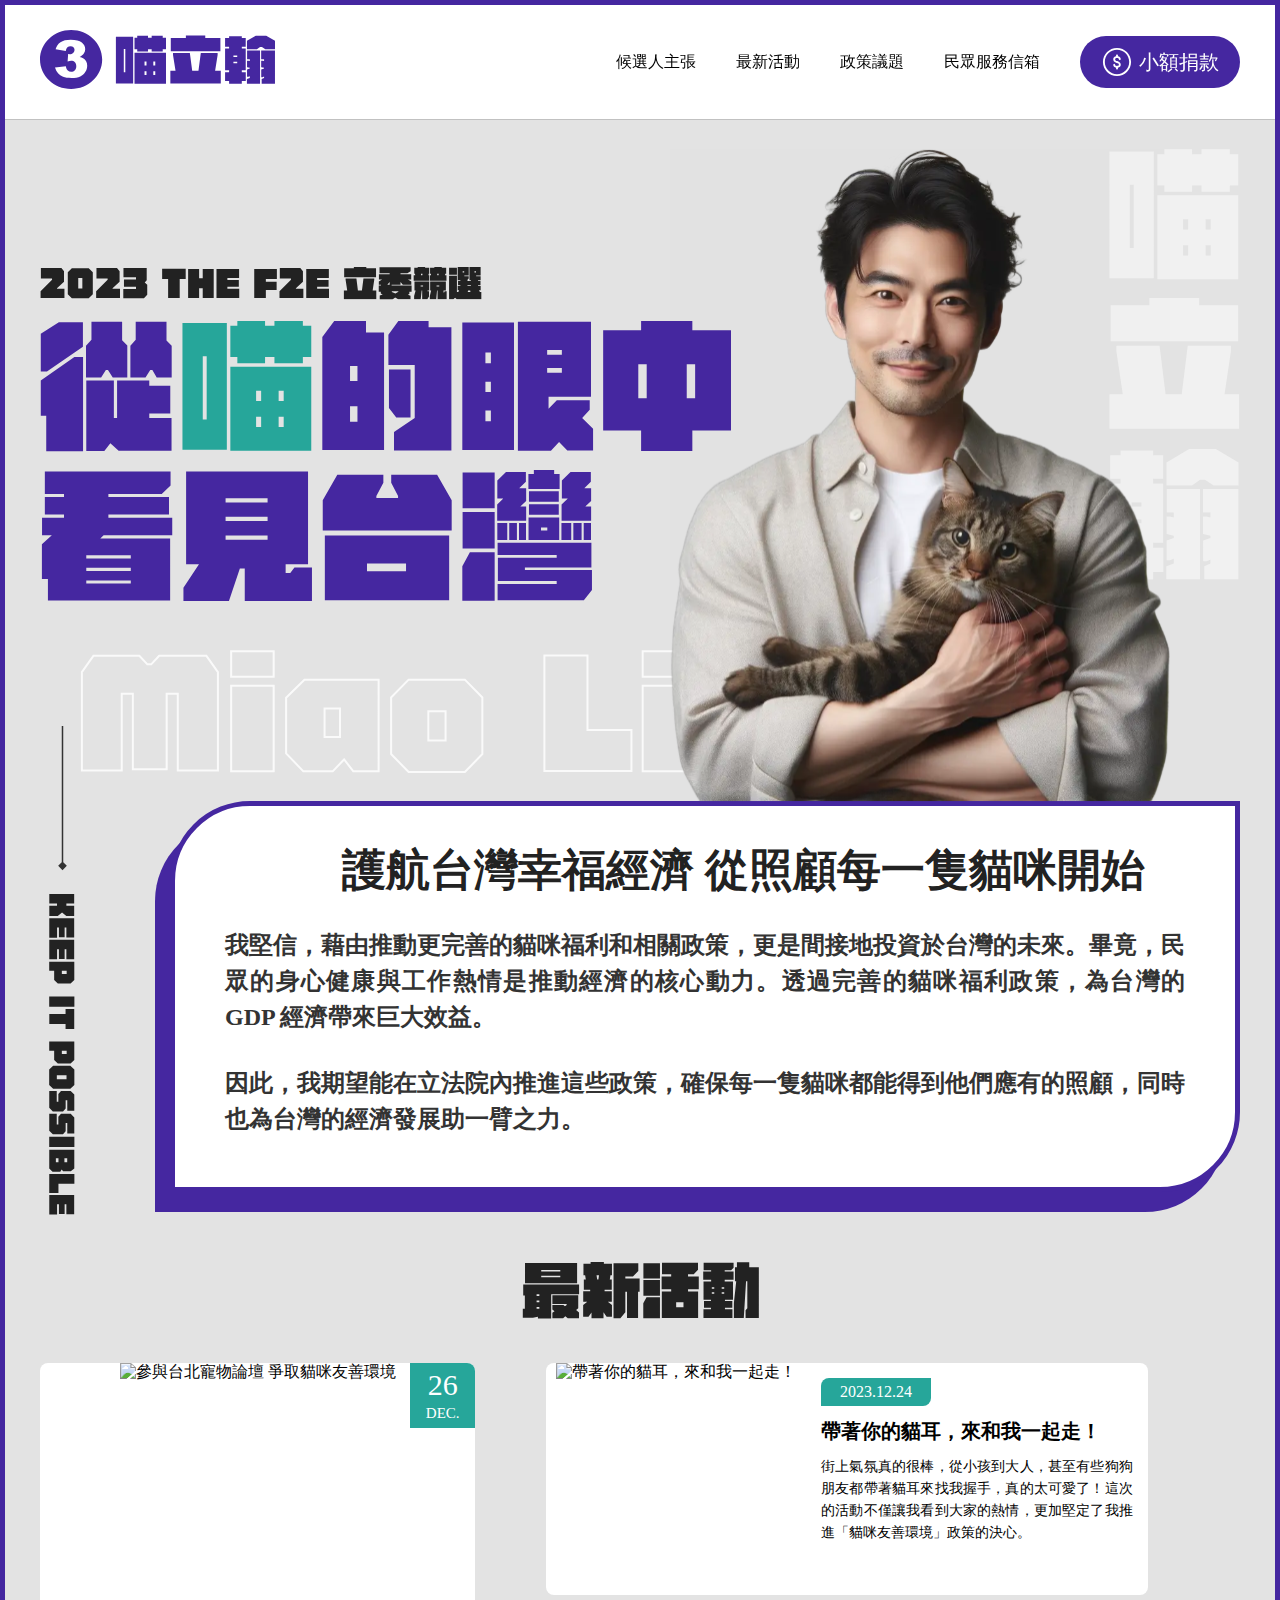
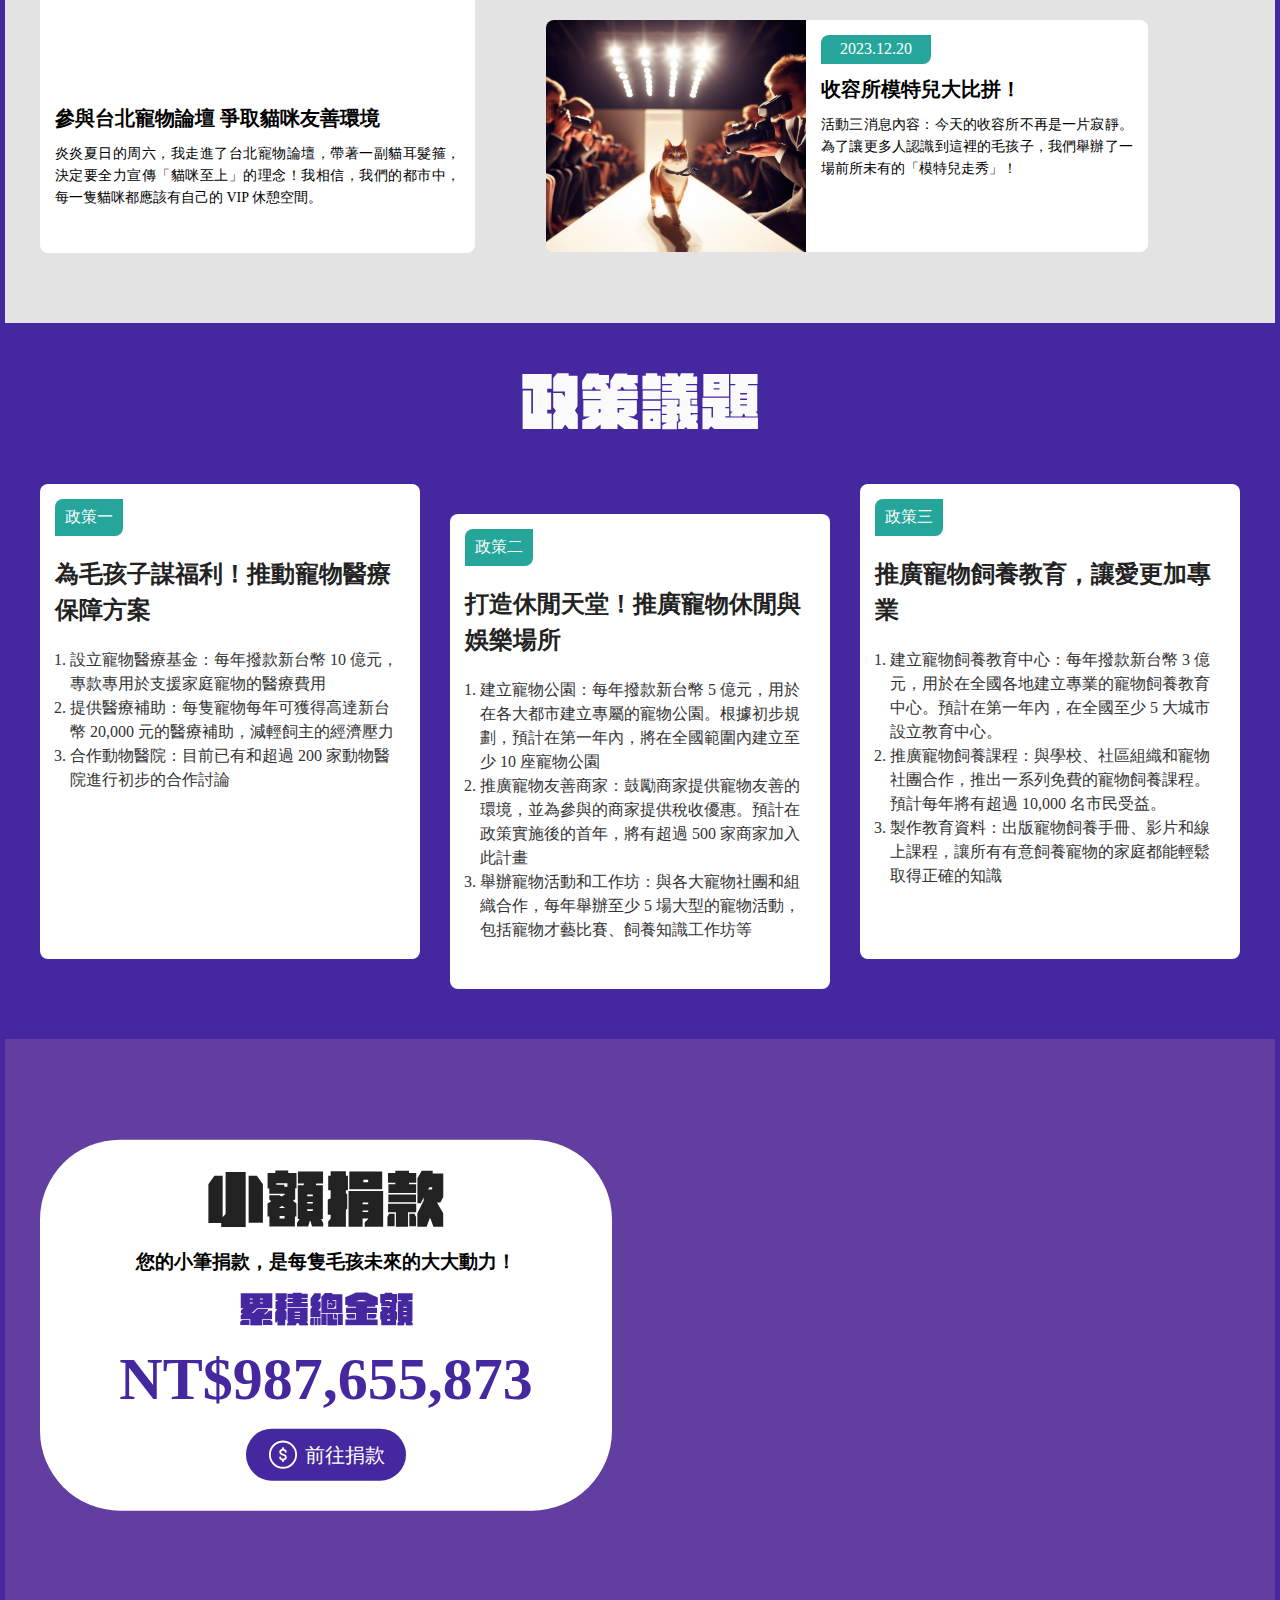
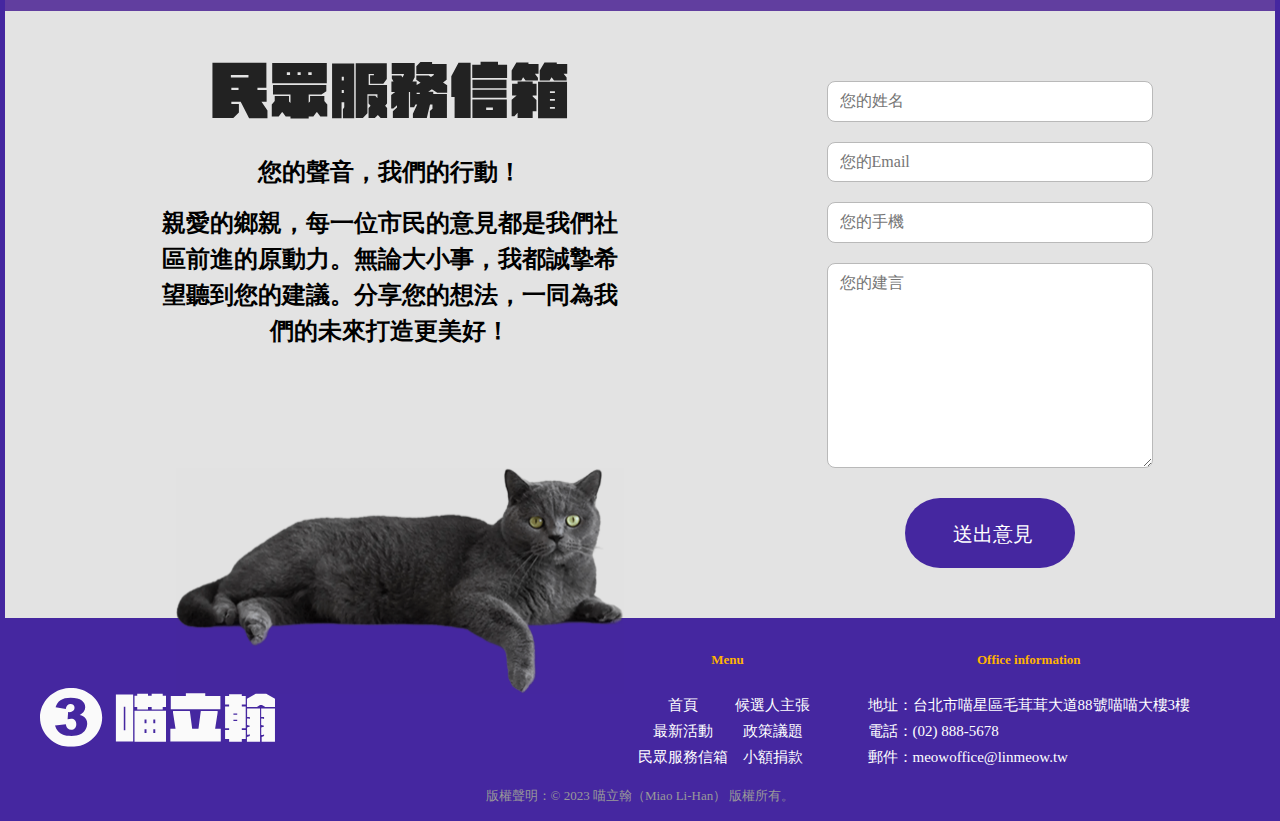
==== commit 08b28080: "切版" ====
--- a/2023thef2e/mission1/index.html
+++ b/2023thef2e/mission1/index.html
@@ -7,6 +7,7 @@
     <title>從喵的眼中，看見台灣 - 喵立翰（Miao Li-Han）</title>
     <link rel="icon" href="./image/favicon.svg">
     <link rel="stylesheet" href="https://cdnjs.cloudflare.com/ajax/libs/Swiper/11.0.4/swiper-bundle.css" integrity="sha512-eCyejMSBO5OZwV8DiCj9XETkTRH4FQBrvxod2fd12/xDKIzsc26NzmUZWucuvOXxOCooPb5NDqP5iOD8SzeOyQ==" crossorigin="anonymous" referrerpolicy="no-referrer" />
+    <link rel="stylesheet" href="https://cdnjs.cloudflare.com/ajax/libs/aos/2.3.4/aos.css" integrity="sha512-1cK78a1o+ht2JcaW6g8OXYwqpev9+6GqOkz9xmBN9iUUhIndKtxwILGWYOSibOKjLsEdjyjZvYDq/cZwNeak0w==" crossorigin="anonymous" referrerpolicy="no-referrer" />
     <link rel="stylesheet" href="./css/index.min.css">
 </head>
 <body>
@@ -14,42 +15,47 @@
         <div class="d-flex header_block">
             <a href="#"><img src="./image/logo.svg" alt="LOGO" srcset="" id="logo"></a>
             <div class="d-flex header_menu">
-                <ul class="d-flex">
-                    <li><a href="#copywriting">候選人主張</a></li>
-                    <li><a href="#news">最新活動</a></li>
-                    <li><a href="#policy">政策議題</a></li>
-                    <li><a href="#service">民眾服務信箱</a></li>
+                <ul>
+                    <img src="./image/menu_close.svg" alt="menu" id="menu_close" loading="lazy" onclick="closeMenu()">
+                    <a href="#"><img id="logo3" src="./image/logo2.svg" alt="LOGO" loading="lazy"></a>
+                    <li class="header_menu_item"><a href="#copywriting">候選人主張</a></li>
+                    <li class="header_menu_item"><a href="#news">最新活動</a></li>
+                    <li class="header_menu_item"><a href="#policy">政策議題</a></li>
+                    <li class="header_menu_item"><a href="#service">民眾服務信箱</a></li>
+                    <button class="btn btn-sm header_menu_item" id="button_donate">
+                        <a href="#donate">
+                            <img src="./image/money.svg" alt="icon" loading="lazy">
+                            <p>小額捐款</p>
+                        </a>
+                    </button>
                 </ul>
-                <button class="btn btn-sm">
-                    <a href="#donate">
-                        <img src="./image/money.svg" alt="icon" loading="lazy">
-                        <p>小額捐款</p>
-                    </a>
-                </button>
-            </div>
-            <img src="./image/menu.svg" alt="menu" id="menu" loading="lazy">
+            </div>
+            <img src="./image/menu.svg" alt="menu" id="menu" loading="lazy" onclick="openMenu()">
         </div>
     </header>
     <main class="bg-gray">
         <div class="container">
             <div class="p-relative" id="main_view">
                 <img id="activity" src="./image/activity.svg" alt="2023 THE F2E 立委競選" srcset="">
-                <img id="slogan" src="./image/slogan.svg" alt="從喵的眼中，看見台灣" srcset="./image/m/slogan.svg 2x">
+                <img id="slogan" src="./image/slogan.svg" alt="從喵的眼中，看見台灣" srcset="">
+                <img id="slogan_m" src="./image/m/slogan.svg" alt="從喵的眼中，看見台灣" srcset="">
                 <img id="candidate" src="./image/candidate.svg" alt="喵立翰">
-                <img id="chinese_name" src="./image/chinese_name.svg" alt="喵立翰" srcset="" loading="lazy">
-                <img id="english_name" src="./image/english_name.svg" alt="Miao Li-Han" srcset="./image/m/english_name.svg 2x">
+                <img id="chinese_name" src="./image/chinese_name.svg" alt="喵立翰" srcset="" loading="lazy" data-aos="fade-down">
+                <img id="english_name" src="./image/english_name.svg" alt="Miao Li-Han" srcset="" data-aos="fade-right">
+                <img id="english_name_m" src="./image/m/english_name.svg" alt="Miao Li-Han" srcset="">
+
             </div>
             <article class="d-flex justify-content-right">
                 <img id="mark" src="./image/mark.svg" alt="KEEP IT POSSIBLE" srcset="">
-                <div id="copywriting" name="copywriting">
+                <div id="copywriting" name="copywriting" data-aos="fade-up">
                     <h1>護航台灣幸福經濟 從照顧每一隻貓咪開始</h1>
                     <p>我堅信，藉由推動更完善的貓咪福利和相關政策，更是間接地投資於台灣的未來。畢竟，民眾的身心健康與工作熱情是推動經濟的核心動力。透過完善的貓咪福利政策，為台灣的 GDP 經濟帶來巨大效益。 </p>
                     <p>因此，我期望能在立法院內推進這些政策，確保每一隻貓咪都能得到他們應有的照顧，同時也為台灣的經濟發展助一臂之力。</p>
                 </div>
             </article>
             <div id="news" name="news">
-                <img id="news_title" src="./image/news.svg" alt="最新活動" loading="lazy">
-                <div id="news_in_mobile">
+                <img id="news_title" src="./image/news.svg" alt="最新活動" loading="lazy" data-aos="fade-up">
+                <div id="news_in_mobile" data-aos="fade-up">
                     <div class="swiper-container" id="news_swiper">
                         <div class="swiper-wrapper">
                             <div class="swiper-slide">
@@ -67,12 +73,12 @@
                             <div class="swiper-slide">
                                 <div class="news_card">
                                     <div class="news_img">
-                                        <img src="./image/news2.svg" alt="帶著你的貓耳，來和我一起走！<" loading="lazy">
+                                        <img src="./image/news2.svg" alt="帶著你的貓耳，來和我一起走！" loading="lazy">
                                     </div>
                                     <div class="news_date"><p>24</p><span>DEC.</span></div>
                                     <div class="news_content">
                                         <h3>帶著你的貓耳，來和我一起走！</h3>
-                                        <p>街上氣氛真的很棒，從小孩到大人，甚至有些狗狗朋友都帶著貓耳來找我握手，真的太可愛了！這次的活動不僅讓我看到大家的熱情，更加堅定了我推進「貓咪友善環境」政策的決心。</p>                            
+                                        <p>街上氣氛真的很棒，從小孩到大人，甚至有些狗狗朋友都帶著貓耳來找我握手，真的太可愛了！這次的活動不僅讓我看到大家的熱情，更加堅定了我推進「貓咪友善環境」政策的決心。</p>
                                     </div>
                                 </div>
                             </div>
@@ -89,10 +95,10 @@
                                 </div>
                             </div>
                         </div>
-                        <div class="swiper-pagination"></div>
-                    </div>
-                </div>
-                <div id="news_in_desktop">
+                    </div>
+                    <div class="swiper-pagination"></div>
+                </div>
+                <div id="news_in_desktop" data-aos="fade-up">
                     <div class="news_card">
                         <div class="news_img">
                             <img src="./image/news1.svg" alt="參與台北寵物論壇 爭取貓咪友善環境" loading="lazy">
@@ -105,7 +111,7 @@
                     </div>
                     <div class="news_card">
                         <div class="news_img">
-                            <img src="./image/news2.svg" alt="" loading="lazy">
+                            <img src="./image/news2.svg" alt="帶著你的貓耳，來和我一起走！" loading="lazy">
                         </div>
                         <div class="news_content">
                             <div class="news_date">2023.12.24</div>
@@ -115,7 +121,7 @@
                     </div>
                     <div class="news_card">
                         <div class="news_img">
-                            <img src="./image/news3.svg" alt="" loading="lazy">
+                            <img src="./image/news3.svg" alt="收容所模特兒大比拼！" loading="lazy">
                         </div>
                         <div class="news_content">
                             <div class="news_date">2023.12.20</div>
@@ -129,8 +135,8 @@
     </main>
     <section id="policy" name="policy" class="bg-primary">
         <div class="container">
-            <img id="policy_title" src="./image/policy.svg" alt="政策議題" loading="lazy">
-            <div class="policy_content">
+            <img id="policy_title" src="./image/policy.svg" alt="政策議題" loading="lazy" data-aos="fade-up">
+            <div class="policy_content" data-aos="fade-up">
                 <div>
                     <p>政策一</p>
                     <h2>為毛孩子謀福利！推動寵物醫療保障方案</h2>
@@ -164,21 +170,21 @@
     <section id="donate">
         <div class="donate_bg"></div>
         <div class="container">
-            <div class="donate_content">
+            <div class="donate_content" id="donate_front">
                 <img src="./image/donate.svg" alt="小額捐款" loading="lazy" id="donate_title">
                 <h3>您的小筆捐款，是每隻毛孩未來的大大動力！</h3>
                 <img src="./image/totalamount.svg" alt="累積總金額" loading="lazy" id="totalamount">
-                <h4>NT$<span>987,344,333</span></h4>
-                <button class="btn btn-sm">
+                <h4>NT$<span class="counter">987,655,873</span></h4>
+                <button class="btn btn-sm" onclick="openDonatePlan()">
                     <a href="javascript:;">
                         <img src="./image/money.svg" alt="icon" loading="lazy">
                         <p>前往捐款</p>
                     </a>
                 </button>
             </div>
-            <div class="donate_content">
+            <div class="donate_content" id="donate_back" style="display: none;">
                 <p class="donate_content_title">選擇捐款方案</p>
-                <form>
+                <form id="Donate_form">
                     <div class="donate_plan">
                         <div class="active donate_plan_item">
                             <h6>喵星人之友</h6>
@@ -187,26 +193,26 @@
                         </div>
                         <div class="donate_plan_item">
                             <h6>喵星大使</h6>
-                            <h5>NT$600</h5>
+                            <h5>NT$6,000</h5>
                             <span>已有2000人贊助</span>
                         </div>
                         <div class="donate_plan_item">
                             <h6>喵星傳奇</h6>
-                            <h5>NT$600</h5>
+                            <h5>NT$60,000</h5>
                             <span>已有9957人贊助</span>
                         </div>
                         <div class="donate_plan_item">
                             <label for="">自訂捐款金額</label>
-                            <input type="text" placeholder="請輸入捐款金額">
+                            <input type="number" placeholder="請輸入捐款金額">
                         </div>
                     </div>
                     <div class="d-flex justify-content-center">
-                        <button class="btn btn-sm btn-line cancel">
+                        <button class="btn btn-sm btn-line cancel" onclick="closeDonatePlan()" type="button">
                             <a href="javascript:;">
                                 <p>返回</p>
                             </a>
                         </button>
-                        <button class="btn btn-sm">
+                        <button class="btn btn-sm" type="button" onclick="replyDonate()">
                             <a href="javascript:;">
                                 <img src="./image/money.svg" alt="icon" loading="lazy">
                                 <p>我要捐款</p>
@@ -219,7 +225,7 @@
     </section>
     <section id="service" name="service" class="bg-gray">
         <div class="container p-relative">
-            <div id="service_block">
+            <div id="service_block" data-aos="fade-up">
                 <div id="service_content">
                     <img src="./image/service.svg" alt="民眾服務信箱" loading="lazy">
                     <h6>您的聲音，我們的行動！</h6>
@@ -228,9 +234,9 @@
                 <form action="" id="service_form">
                     <input type="text" placeholder="您的姓名">
                     <input type="text" placeholder="您的Email">
-                    <input type="text" placeholder="您的手機">
+                    <input type="tel" placeholder="您的手機">
                     <textarea name="" id="" cols="30" rows="10" placeholder="您的建言"></textarea>
-                    <button class="btn btn-lg" type="button" onclick=""><p>送出意見</p></button>
+                    <button class="btn btn-lg" type="button" onclick="replyCommend()"><p>送出意見</p></button>
                 </form>
             </div>
         </div>
@@ -261,10 +267,36 @@
             <p>版權聲明：© 2023 喵立翰（Miao Li-Han） 版權所有。</p>
         </div>
     </footer>
-    <div class="lightbox">
-
+    <div class="lightbox" id="replyCommend">
+        <div class="lightbox_body">
+            <div class="lightbox_content">
+                <h3>感謝您抽出寶貴的時間給予我們寶貴的建議。</h3>
+                <h5>我們非常重視您的意見，它是我們不斷改進和提升服務的動力。您提出的建議已經轉交給相關部門進行評估，我們將努力在未來的服務中加以考慮和實施。</h5>
+                <button class="btn btn-sm btn-line cancel" onclick="closeCommend()" type="button">
+                    <a href="javascript:;">
+                        <p>返回</p>
+                    </a>
+                </button>
+            </div>
+        </div>
+    </div>
+    <div class="lightbox" id="replyDonate">
+        <div class="lightbox_body">
+            <div class="lightbox_content">
+                <h3>感謝您成為喵星大使</h3>
+                <img src="./image/amount.svg" alt="捐款金額" loading="lazy">
+                <h2 class="text-primary">NT$<span class="counter">6000</span></h2>
+                <button class="btn btn-sm btn-line cancel" onclick="closeDonate()" type="button">
+                    <a href="javascript:;">
+                        <p>返回</p>
+                    </a>
+                </button>
+            </div>
+        </div>
     </div>
     <script src="https://cdnjs.cloudflare.com/ajax/libs/Swiper/11.0.4/swiper-bundle.js" integrity="sha512-+cdO0hlQy815H6TSp1JWiV4XV2HIrkM+v1MlDIWqbpXU2mS+a6k1P+nzXIUytpuwWpzfHf0rIrEP0WXYs+G3lw==" crossorigin="anonymous" referrerpolicy="no-referrer"></script>
+    <script src="https://unpkg.com/counterup2@2.0.2/dist/index.js">	</script>
+    <script src="https://cdnjs.cloudflare.com/ajax/libs/aos/2.3.4/aos.js" integrity="sha512-A7AYk1fGKX6S2SsHywmPkrnzTZHrgiVT7GcQkLGDe2ev0aWb8zejytzS8wjo7PGEXKqJOrjQ4oORtnimIRZBtw==" crossorigin="anonymous" referrerpolicy="no-referrer"></script>
     <script src="./js/index.js"></script>
 </body>
 </html>--- a/2023thef2e/mission1/css/index.min.css
+++ b/2023thef2e/mission1/css/index.min.css
@@ -1 +1 @@
-/*! normalize.css v8.0.1 | MIT License | github.com/necolas/normalize.css */html{line-height:1.15;-webkit-text-size-adjust:100%}body{margin:0}main{display:block}h1{font-size:2em;margin:.67em 0}hr{-webkit-box-sizing:content-box;box-sizing:content-box;height:0;overflow:visible}pre{font-family:monospace,monospace;font-size:1em}a{background-color:rgba(0,0,0,0)}abbr[title]{border-bottom:none;text-decoration:underline;-webkit-text-decoration:underline dotted;text-decoration:underline dotted}b,strong{font-weight:bolder}code,kbd,samp{font-family:monospace,monospace;font-size:1em}small{font-size:80%}sub,sup{font-size:75%;line-height:0;position:relative;vertical-align:baseline}sub{bottom:-0.25em}sup{top:-0.5em}img{border-style:none}button,input,optgroup,select,textarea{font-family:inherit;font-size:100%;line-height:1.15;margin:0}button,input{overflow:visible}button,select{text-transform:none}button,[type=button],[type=reset],[type=submit]{-webkit-appearance:button}button::-moz-focus-inner,[type=button]::-moz-focus-inner,[type=reset]::-moz-focus-inner,[type=submit]::-moz-focus-inner{border-style:none;padding:0}button:-moz-focusring,[type=button]:-moz-focusring,[type=reset]:-moz-focusring,[type=submit]:-moz-focusring{outline:1px dotted ButtonText}fieldset{padding:.35em .75em .625em}legend{-webkit-box-sizing:border-box;box-sizing:border-box;color:inherit;display:table;max-width:100%;padding:0;white-space:normal}progress{vertical-align:baseline}textarea{overflow:auto}[type=checkbox],[type=radio]{-webkit-box-sizing:border-box;box-sizing:border-box;padding:0}[type=number]::-webkit-inner-spin-button,[type=number]::-webkit-outer-spin-button{height:auto}[type=search]{-webkit-appearance:textfield;outline-offset:-2px}[type=search]::-webkit-search-decoration{-webkit-appearance:none}::-webkit-file-upload-button{-webkit-appearance:button;font:inherit}details{display:block}summary{display:list-item}template{display:none}[hidden]{display:none}:root{scroll-padding-top:97px}html{scroll-behavior:smooth}body{background-color:#4527a0;padding:0 5px 5px}.container{max-width:1200px;margin:0 auto;width:95%}.d-flex{display:-webkit-box;display:-ms-flexbox;display:flex}.justify-content-right{-webkit-box-pack:right;-ms-flex-pack:right;justify-content:right}.justify-content-around{-ms-flex-pack:distribute;justify-content:space-around}.justify-content-center{-webkit-box-pack:center;-ms-flex-pack:center;justify-content:center}.align-items-center{-webkit-box-align:center;-ms-flex-align:center;align-items:center}.p-relative{position:relative}.bg-primary{background-color:#4527a0}.bg-gray{background-color:#e3e3e3}.text-left{text-align:left}.btn{outline:none;border:none;cursor:pointer;border-radius:30px;background-color:#4527a0}.btn a{all:unset;display:-webkit-box;display:-ms-flexbox;display:flex;-webkit-box-pack:center;-ms-flex-pack:center;justify-content:center;-webkit-box-align:center;-ms-flex-align:center;align-items:center;width:100%;height:100%}.btn p{margin:0;padding-left:7px;font-size:20px;color:#fff}.btn img{-webkit-filter:brightness(0) invert(1);filter:brightness(0) invert(1)}.btn.btn-sm{width:160px;height:52px;line-height:52px}.btn.btn-lg{width:170px;height:70px;line-height:70px;border-radius:100px}.btn.btn-line{background-color:#fff;border:#4527a0 3px solid;-webkit-box-sizing:border-box;box-sizing:border-box}.btn.btn-line p{color:#4527a0}.btn.btn-line img{-webkit-filter:unset;filter:unset}.btn.cancel{width:100px}#main_view{height:684px}@media screen and (max-width: 1023px){#main_view{height:114vw}}#main_view img{position:absolute}#activity{-webkit-transform:translateY(-50%);transform:translateY(-50%);top:24%}@media screen and (max-width: 1023px){#activity{-webkit-transform:translate(-50%, -50%);transform:translate(-50%, -50%);left:50%;width:69vw;top:14vw}}#slogan{-webkit-transform:translateY(-50%);transform:translateY(-50%);top:50%}@media screen and (max-width: 1023px){#slogan{width:88vw;top:34vw}}#chinese_name{top:30px;right:0}@media screen and (max-width: 1023px){#chinese_name{display:none}}#english_name{left:40px;bottom:30px}@media screen and (max-width: 1023px){#english_name{width:64vw;left:8vw;bottom:25vw}}#candidate{top:30px;right:70px;z-index:2}@media screen and (max-width: 1023px){#candidate{width:63vw;right:0;top:32vw}}#news{padding:70px 0 70px;text-align:center}#news li{display:block}@media screen and (max-width: 767px){#news_title{max-width:50vw}}#news_in_mobile{display:none}@media screen and (max-width: 1023px){#news_in_mobile{display:block}}#news_in_desktop{padding-top:40px;display:grid;gap:25px}@media screen and (max-width: 1023px){#news_in_desktop{display:none}}#news_in_desktop .news_card:nth-of-type(1){grid-column:1;grid-row:1/span 2;width:34vw;height:490px}#news_in_desktop .news_card:nth-of-type(1) .news_img{height:325px}#news_in_desktop .news_card:nth-of-type(2),#news_in_desktop .news_card:nth-of-type(3){grid-column:2/span 2;width:47vw;height:232px;display:-webkit-box;display:-ms-flexbox;display:flex}#news_in_desktop .news_card:nth-of-type(2) .news_img,#news_in_desktop .news_card:nth-of-type(3) .news_img{-webkit-box-flex:1;-ms-flex:1;flex:1;height:unset;width:unset;border-bottom-left-radius:8px;border-top-right-radius:0}#news_in_desktop .news_card:nth-of-type(2) .news_date,#news_in_desktop .news_card:nth-of-type(3) .news_date{position:relative;width:100px;height:auto;border-radius:8px 0 8px 0;padding:5px;margin-bottom:10px}#news_in_desktop .news_card:nth-of-type(2) .news_content,#news_in_desktop .news_card:nth-of-type(3) .news_content{-webkit-box-flex:1.2;-ms-flex:1.2;flex:1.2}#news_in_desktop .news_card:nth-of-type(2) .news_content::before,#news_in_desktop .news_card:nth-of-type(3) .news_content::before{border:none}#news_swiper{position:relative;padding-top:30px}#news_swiper .swiper-pagination{bottom:-40px}#news_swiper .swiper-pagination-bullet{background:#fff;opacity:1}#news_swiper .swiper-pagination-bullet-active{background:#4527a0}.news_card{position:relative;height:410px;border-radius:8px;background-color:#fff}.news_date{display:-webkit-box;display:-ms-flexbox;display:flex;-webkit-box-orient:vertical;-webkit-box-direction:normal;-ms-flex-direction:column;flex-direction:column;-webkit-box-pack:center;-ms-flex-pack:center;justify-content:center;-webkit-box-align:center;-ms-flex-align:center;align-items:center;position:absolute;width:65px;height:65px;color:#fff;background-color:#26a69a;top:0;right:0;border-top-right-radius:8px}.news_date span{display:block;font-size:15px;line-height:20px}.news_date p{margin:0;font-size:30px;line-height:36px}.news_content{padding:15px;position:relative}.news_content::before{position:absolute;-webkit-transform:translateX(-50%);transform:translateX(-50%);left:50%;top:-15px;content:"";height:0px;width:0px;border-right:solid 15px rgba(0,0,0,0);border-left:solid 15px rgba(0,0,0,0);border-bottom:solid 15px #fff}.news_content h3{margin:0;text-align:justify;font-size:20px;line-height:30px}.news_content p{padding-top:10px;margin:0;text-align:justify;font-size:14px;line-height:22px}.news_img{border-top-left-radius:8px;border-top-right-radius:8px;height:200px;width:100%;overflow:hidden}.news_img img{width:100%}#policy{padding:50px 0 80px 0;text-align:center}@media screen and (max-width: 1023px){#policy{padding:50px 0 50px 0}}@media screen and (max-width: 767px){#policy_title{max-width:50vw}}.policy_content{margin-top:50px;display:-webkit-box;display:-ms-flexbox;display:flex;gap:30px}@media screen and (max-width: 1023px){.policy_content{-webkit-box-orient:vertical;-webkit-box-direction:normal;-ms-flex-direction:column;flex-direction:column;-webkit-box-align:center;-ms-flex-align:center;align-items:center}}.policy_content div{width:379px;height:445px;position:relative;background-color:#fff;border-radius:8px;text-align:left;padding:15px;-webkit-transition:all 3s;transition:all 3s;cursor:pointer}@media screen and (max-width: 1023px){.policy_content div{width:90%;height:auto}}.policy_content div h2{font-size:24px;line-height:36px;color:#222}@media screen and (max-width: 1023px){.policy_content div h2{font-size:20px;line-height:30px}}.policy_content div p{margin:0;border-radius:8px 0 8px 0;background-color:#26a69a;width:68px;text-align:center;padding:9px 0;font-size:16px;color:#fff}.policy_content div ol{-webkit-padding-start:15px;padding-inline-start:15px}.policy_content div li{font-size:16px;line-height:24px;color:#333}@media screen and (max-width: 1023px){.policy_content div li{font-size:15px;line-height:22px}}.policy_content div:nth-of-type(2){top:30px}@media screen and (max-width: 1023px){.policy_content div:nth-of-type(2){top:unset}}.policy_content div:hover p{opacity:0;display:none}#donate{height:572px;position:relative}@media screen and (max-width: 1023px){#donate{height:140vw}}@media screen and (max-width: 767px){#donate_title{max-width:30vw}}@media screen and (max-width: 767px){#totalamount{max-width:30vw}}.donate_bg{z-index:-1;position:absolute;width:100%;height:100%;top:0;left:0;background:url(../image/bg-donate.svg) center right no-repeat;background-size:cover}@media screen and (max-width: 1023px){.donate_bg{background:url(../image/bg-donate.svg) center right 40% no-repeat;background-size:cover}}.donate_bg::before{content:"";position:absolute;top:0;left:0;width:100%;height:100%;background-color:rgba(210,156,156,.2)}.donate_content{position:absolute;-webkit-transform:translateY(-50%);transform:translateY(-50%);top:50%;width:40vw;background-color:#fff;border-radius:80px;padding:30px;text-align:center}@media screen and (max-width: 1023px){.donate_content{width:calc(100% - 100px);-webkit-transform:translate(-50%, -50%);transform:translate(-50%, -50%);left:50%}}@media screen and (max-width: 767px){.donate_content{padding:50px 30px}}@media screen and (max-width: 767px){.donate_content h3{word-break:keep-all;line-height:30px}}.donate_content h4{color:#4527a0;margin:15px;font-size:60px}@media screen and (max-width: 767px){.donate_content h4{font-size:30px}}.donate_content_title{margin:0;padding-bottom:14px;font-size:20px;line-height:30px;font-weight:900}.donate_content button{margin:0 6px}.donate_plan{cursor:pointer;padding:0 30px 20px;display:grid;gap:10px}.donate_plan_item{border:2px solid #a9a9a9;border-radius:8px;padding:10px 0}.donate_plan_item:nth-of-type(1){grid-column:1;grid-row:1}.donate_plan_item:nth-of-type(2){grid-column:2;grid-row:1}.donate_plan_item:nth-of-type(3){grid-column:3;grid-row:1}.donate_plan_item:nth-of-type(4){grid-row:2;grid-column:1/span 3}.donate_plan_item h6,.donate_plan_item h5{margin:0}.donate_plan_item h6{font-size:20px;line-height:30px;font-weight:bold}.donate_plan_item h5{font-size:20px;line-height:30px;color:#4527a0;padding:5px 0}.donate_plan_item span{font-size:13px;line-height:20px;color:#999}.donate_plan_item label{font-weight:900;font-size:20px;line-height:30px;padding-right:10px}.donate_plan_item input{outline:none;padding:10px 12px;border-radius:8px;border:1px solid #b9b9b9}.donate_plan_item.active{border:3px solid #4527a0;-webkit-box-sizing:border-box;box-sizing:border-box}#service{padding:50px 0}@media screen and (max-width: 1023px){#service{padding-bottom:130px}}#service_block{display:-webkit-box;display:-ms-flexbox;display:flex;-ms-flex-pack:distribute;justify-content:space-around}@media screen and (max-width: 1023px){#service_block{-webkit-box-orient:vertical;-webkit-box-direction:normal;-ms-flex-direction:column;flex-direction:column}}#service_content{-webkit-box-flex:.8;-ms-flex:.8;flex:.8;text-align:center}#service_content h6{padding-top:30px;margin:0;font-size:24px;line-height:36px}@media screen and (max-width: 767px){#service_content h6{font-size:20px;line-height:30px}}#service_content p{padding-top:15px;max-width:479px;margin:0 auto;font-size:24px;line-height:36px;font-weight:bold}@media screen and (max-width: 1023px){#service_content p{padding-bottom:20px}}@media screen and (max-width: 767px){#service_content p{font-size:15px;line-height:22px;font-weight:normal}}@media screen and (max-width: 767px){#service_content img{max-width:70vw}}#service_form{padding-top:20px;text-align:center;margin:0 auto}#service_form input{display:block;outline:none;padding:10px 12px;border-radius:8px;border:1px solid #b9b9b9;width:300px;margin-bottom:20px}#service_form textarea{display:block;outline:none;padding:10px 12px;border-radius:8px;border:1px solid #b9b9b9;width:300px;margin-bottom:30px}@media screen and (max-width: 1023px){#logo{width:150px;margin-left:14px}}#logo2{position:absolute;-webkit-transform:translateY(-50%);transform:translateY(-50%);top:50%}@media screen and (max-width: 1023px){#logo2{display:none}}#menu{display:none}@media screen and (max-width: 1023px){#menu{display:block;margin-right:14px}}header{border-top:5px solid #4527a0;position:sticky;top:-0.5px;background-color:#fff;width:100%;padding:15px 0;z-index:10;-webkit-box-shadow:0 1px 0 rgba(0,0,0,.15);box-shadow:0 1px 0 rgba(0,0,0,.15)}header .header_block{max-width:1200px;margin:0 auto;-webkit-box-pack:justify;-ms-flex-pack:justify;justify-content:space-between;-webkit-box-align:center;-ms-flex-align:center;align-items:center}@media screen and (max-width: 1023px){header .header_menu{display:none}}header div{-webkit-box-align:center;-ms-flex-align:center;align-items:center;-webkit-box-pack:center;-ms-flex-pack:center;justify-content:center}header ul{display:-webkit-box;display:-ms-flexbox;display:flex;-webkit-box-align:center;-ms-flex-align:center;align-items:center;margin-right:20px}header li{cursor:pointer;display:block;padding:0px 0;margin:0 20px;-webkit-box-sizing:border-box;box-sizing:border-box;position:relative}header li.active::after,header li:hover::after,header li:active::after{content:"";position:absolute;-webkit-transform:translateX(-50%);transform:translateX(-50%);left:50%;bottom:-10px;width:100%;height:3px;background-color:#4527a0}header li a{all:unset}#mark{position:absolute;bottom:0px;left:0}@media screen and (max-width: 1023px){#mark{width:3vw}}#copywriting{margin-top:-2px;width:80%;max-width:980px;border-radius:80px 0 80px 0;background-color:#fff;padding:40px 50px 50px 50px;border:5px solid #4527a0;-webkit-box-shadow:-15px 20px 0 #4527a0;box-shadow:-15px 20px 0 #4527a0}@media screen and (max-width: 1023px){#copywriting{margin-top:0;padding:15px 15px 20px 18px;width:80%;border:3px solid #4527a0;-webkit-box-shadow:-5px 5px 0 #4527a0;box-shadow:-5px 5px 0 #4527a0}}#copywriting h1{text-align:right;margin:0 40px 15px 0;font-size:2.75rem;color:#222}@media screen and (max-width: 1023px){#copywriting h1{font-size:20px;text-align:center;margin:10px 0 0;word-break:keep-all}}#copywriting p{text-align:justify;margin:30px 0 0;font-size:24px;color:#333;font-weight:700;line-height:36px}@media screen and (max-width: 1023px){#copywriting p{font-size:15px;line-height:22px;margin:20px 0 0}}article{width:100%;margin-right:0;position:relative}footer{padding:10px 0}footer nav{display:-webkit-box;display:-ms-flexbox;display:flex;-webkit-box-pack:right;-ms-flex-pack:right;justify-content:right}@media screen and (max-width: 1023px){footer nav{-ms-flex-pack:distribute;justify-content:space-around}}@media screen and (max-width: 767px){footer nav{-webkit-box-pack:center;-ms-flex-pack:center;justify-content:center;-webkit-box-orient:vertical;-webkit-box-direction:normal;-ms-flex-direction:column;flex-direction:column;padding-bottom:20px}}footer nav h5{color:#ffb300;text-align:center;font-size:13px;line-height:20px}footer nav p{color:#fff;font-size:15px;line-height:22px;padding:2px 0}footer nav div{margin-right:50px}@media screen and (max-width: 1023px){footer nav div{margin:0}}footer nav ul{display:grid;grid-template-columns:repeat(2, minmax(0, 1fr));-webkit-padding-start:0;padding-inline-start:0}footer nav li{text-align:center;display:block;cursor:pointer;color:#fff;font-size:15px;line-height:22px;padding:2px 0}footer nav a{all:unset}footer p{margin:0;color:#999;font-size:13px;line-height:20px;text-align:center}#cat{width:35vw;position:absolute;-webkit-transform:translateX(-50%);transform:translateX(-50%);left:30%;top:-12.5vw;z-index:2}@media screen and (max-width: 767px){#cat{top:-33vw;width:90vw;left:50%}}+/*! normalize.css v8.0.1 | MIT License | github.com/necolas/normalize.css */html{line-height:1.15;-webkit-text-size-adjust:100%}body{margin:0}main{display:block}h1{font-size:2em;margin:.67em 0}hr{-webkit-box-sizing:content-box;box-sizing:content-box;height:0;overflow:visible}pre{font-family:monospace,monospace;font-size:1em}a{background-color:rgba(0,0,0,0)}abbr[title]{border-bottom:none;text-decoration:underline;-webkit-text-decoration:underline dotted;text-decoration:underline dotted}b,strong{font-weight:bolder}code,kbd,samp{font-family:monospace,monospace;font-size:1em}small{font-size:80%}sub,sup{font-size:75%;line-height:0;position:relative;vertical-align:baseline}sub{bottom:-0.25em}sup{top:-0.5em}img{border-style:none}button,input,optgroup,select,textarea{font-family:inherit;font-size:100%;line-height:1.15;margin:0}button,input{overflow:visible}button,select{text-transform:none}button,[type=button],[type=reset],[type=submit]{-webkit-appearance:button}button::-moz-focus-inner,[type=button]::-moz-focus-inner,[type=reset]::-moz-focus-inner,[type=submit]::-moz-focus-inner{border-style:none;padding:0}button:-moz-focusring,[type=button]:-moz-focusring,[type=reset]:-moz-focusring,[type=submit]:-moz-focusring{outline:1px dotted ButtonText}fieldset{padding:.35em .75em .625em}legend{-webkit-box-sizing:border-box;box-sizing:border-box;color:inherit;display:table;max-width:100%;padding:0;white-space:normal}progress{vertical-align:baseline}textarea{overflow:auto}[type=checkbox],[type=radio]{-webkit-box-sizing:border-box;box-sizing:border-box;padding:0}[type=number]::-webkit-inner-spin-button,[type=number]::-webkit-outer-spin-button{height:auto}[type=search]{-webkit-appearance:textfield;outline-offset:-2px}[type=search]::-webkit-search-decoration{-webkit-appearance:none}::-webkit-file-upload-button{-webkit-appearance:button;font:inherit}details{display:block}summary{display:list-item}template{display:none}[hidden]{display:none}:root{scroll-padding-top:119px}html{scroll-behavior:smooth}body{background-color:#4527a0;padding:0 5px 5px}body.hide{overflow:hidden}.container{max-width:1200px;margin:0 auto;width:95%}.d-flex{display:-webkit-box;display:-ms-flexbox;display:flex}.justify-content-right{-webkit-box-pack:right;-ms-flex-pack:right;justify-content:right}.justify-content-around{-ms-flex-pack:distribute;justify-content:space-around}.justify-content-center{-webkit-box-pack:center;-ms-flex-pack:center;justify-content:center}.align-items-center{-webkit-box-align:center;-ms-flex-align:center;align-items:center}.p-relative{position:relative}.bg-primary{background-color:#4527a0}.bg-gray{background-color:#e3e3e3}.text-primary{color:#4527a0}.text-left{text-align:left}.btn{outline:none;border:none;cursor:pointer;border-radius:30px;background-color:#4527a0}.btn a{all:unset;display:-webkit-box;display:-ms-flexbox;display:flex;-webkit-box-pack:center;-ms-flex-pack:center;justify-content:center;-webkit-box-align:center;-ms-flex-align:center;align-items:center;width:100%;height:100%}.btn p{margin:0;padding-left:7px;font-size:20px;color:#fff}.btn img{-webkit-filter:brightness(0) invert(1);filter:brightness(0) invert(1)}.btn.btn-sm{width:160px;height:52px;line-height:52px}.btn.btn-lg{width:170px;height:70px;line-height:70px;border-radius:100px}.btn.btn-line{background-color:#fff;border:#4527a0 3px solid;-webkit-box-sizing:border-box;box-sizing:border-box}.btn.btn-line p{color:#4527a0}.btn.btn-line img{-webkit-filter:unset;filter:unset}.btn.cancel{width:100px}.lightbox{display:none;position:fixed;top:0%;left:0;z-index:99;width:100%;height:100%}.lightbox::after{content:"";position:fixed;top:0;left:0;width:100%;height:100%;background:rgba(0,0,0,.5);z-index:-1}.lightbox_body{width:100%;height:100%;overflow-y:auto}.lightbox_content{max-width:500px;max-height:300px;background-color:#fafafa;position:absolute;-webkit-transform:translate(-50%, -50%);transform:translate(-50%, -50%);left:50%;top:50%;width:90%;height:100%;border-radius:80px;padding:30px;text-align:center}@media screen and (max-width: 767px){.lightbox_content{max-width:300px;max-height:300px}}.lightbox_content h3{margin-top:50px;font-size:24px;line-height:36px}@media screen and (max-width: 767px){.lightbox_content h3{font-size:20px;line-height:30px}}.lightbox_content h5{margin-bottom:50px;font-size:16px;line-height:24px}@media screen and (max-width: 767px){.lightbox_content h5{font-size:15px;line-height:22px;margin-bottom:20px}}#main_view{height:684px}@media screen and (max-width: 1023px){#main_view{height:114vw}}#main_view img{position:absolute}#activity{-webkit-transform:translateY(-50%);transform:translateY(-50%);top:24%}@media screen and (max-width: 1023px){#activity{-webkit-transform:translate(-50%, -50%);transform:translate(-50%, -50%);left:50%;width:69vw;top:14vw}}#slogan{z-index:2;-webkit-transform:translateY(-50%);transform:translateY(-50%);top:50%}@media screen and (max-width: 1023px){#slogan{display:none}}#slogan_m{-webkit-transform:translateY(-50%);transform:translateY(-50%);display:none}@media screen and (max-width: 1023px){#slogan_m{display:block;width:88vw;top:34vw}}#chinese_name{top:30px;right:0}@media screen and (max-width: 1023px){#chinese_name{display:none}}#english_name{left:40px;bottom:30px}@media screen and (max-width: 1023px){#english_name{display:none}}#english_name_m{display:none}@media screen and (max-width: 1023px){#english_name_m{display:block;width:64vw;left:8vw;bottom:25vw}}#candidate{top:30px;right:70px;z-index:2}@media screen and (max-width: 1023px){#candidate{width:63vw;right:0;top:32vw}}#news{padding:70px 0 70px;text-align:center}#news li{display:block}@media screen and (max-width: 767px){#news_title{max-width:50vw}}#news_in_mobile{display:none}@media screen and (max-width: 1023px){#news_in_mobile{display:block}}#news_in_mobile .swiper-pagination{position:relative;bottom:-25px}#news_in_mobile .swiper-pagination-bullet{background:#fff;opacity:1}#news_in_mobile .swiper-pagination-bullet-active{background:#4527a0}#news_in_desktop{padding-top:40px;display:grid;gap:25px}@media screen and (max-width: 1023px){#news_in_desktop{display:none}}#news_in_desktop .news_card:nth-of-type(1){grid-column:1;grid-row:1/span 2;width:34vw;height:490px}#news_in_desktop .news_card:nth-of-type(1) .news_img{height:325px}#news_in_desktop .news_card:nth-of-type(2),#news_in_desktop .news_card:nth-of-type(3){grid-column:2/span 2;width:47vw;height:232px;display:-webkit-box;display:-ms-flexbox;display:flex}#news_in_desktop .news_card:nth-of-type(2) .news_img,#news_in_desktop .news_card:nth-of-type(3) .news_img{-webkit-box-flex:1;-ms-flex:1;flex:1;height:unset;width:unset;border-bottom-left-radius:8px;border-top-right-radius:0}#news_in_desktop .news_card:nth-of-type(2) .news_date,#news_in_desktop .news_card:nth-of-type(3) .news_date{position:relative;width:100px;height:auto;border-radius:8px 0 8px 0;padding:5px;margin-bottom:10px}#news_in_desktop .news_card:nth-of-type(2) .news_content,#news_in_desktop .news_card:nth-of-type(3) .news_content{-webkit-box-flex:1.2;-ms-flex:1.2;flex:1.2}#news_in_desktop .news_card:nth-of-type(2) .news_content::before,#news_in_desktop .news_card:nth-of-type(3) .news_content::before{border:none}#news_swiper{position:relative;padding-top:30px;overflow-x:hidden}.news_card{position:relative;height:410px;border-radius:8px;background-color:#fff}.news_date{display:-webkit-box;display:-ms-flexbox;display:flex;-webkit-box-orient:vertical;-webkit-box-direction:normal;-ms-flex-direction:column;flex-direction:column;-webkit-box-pack:center;-ms-flex-pack:center;justify-content:center;-webkit-box-align:center;-ms-flex-align:center;align-items:center;position:absolute;width:65px;height:65px;color:#fff;background-color:#26a69a;top:0;right:0;border-top-right-radius:8px}.news_date span{display:block;font-size:15px;line-height:20px}.news_date p{margin:0;font-size:30px;line-height:36px}.news_content{padding:15px;position:relative}.news_content::before{position:absolute;-webkit-transform:translateX(-50%);transform:translateX(-50%);left:50%;top:-15px;content:"";height:0px;width:0px;border-right:solid 15px rgba(0,0,0,0);border-left:solid 15px rgba(0,0,0,0);border-bottom:solid 15px #fff}.news_content h3{margin:0;text-align:justify;font-size:20px;line-height:30px}.news_content p{padding-top:10px;margin:0;text-align:justify;font-size:14px;line-height:22px}.news_img{border-top-left-radius:8px;border-top-right-radius:8px;height:200px;width:100%;overflow:hidden}.news_img img{width:100%}#policy{padding:50px 0 80px 0;text-align:center}@media screen and (max-width: 1023px){#policy{padding:50px 0 50px 0}}@media screen and (max-width: 767px){#policy_title{max-width:50vw}}.policy_content{margin-top:50px;display:-webkit-box;display:-ms-flexbox;display:flex;gap:30px}@media screen and (max-width: 1023px){.policy_content{-webkit-box-orient:vertical;-webkit-box-direction:normal;-ms-flex-direction:column;flex-direction:column;-webkit-box-align:center;-ms-flex-align:center;align-items:center}}.policy_content div{width:379px;height:445px;position:relative;background-color:#fff;border-radius:8px;text-align:left;padding:15px;-webkit-transition:all 3s;transition:all 3s;cursor:pointer}@media screen and (max-width: 1023px){.policy_content div{width:90%;height:auto}}.policy_content div h2{font-size:24px;line-height:36px;color:#222}@media screen and (max-width: 1023px){.policy_content div h2{font-size:20px;line-height:30px}}.policy_content div p{margin:0;border-radius:8px 0 8px 0;background-color:#26a69a;width:68px;text-align:center;padding:9px 0;font-size:16px;color:#fff}.policy_content div ol{-webkit-padding-start:15px;padding-inline-start:15px}.policy_content div li{font-size:16px;line-height:24px;color:#333}@media screen and (max-width: 1023px){.policy_content div li{font-size:15px;line-height:22px}}.policy_content div:nth-of-type(2){top:30px}@media screen and (max-width: 1023px){.policy_content div:nth-of-type(2){top:unset}}.policy_content div:hover p{opacity:0;display:none}#donate{height:572px;position:relative}@media screen and (max-width: 1023px){#donate{height:140vw}}@media screen and (max-width: 1023px){#donate_title{padding-top:3vw}}@media screen and (max-width: 767px){#donate_title{max-width:30vw;padding-top:10vw}}@media screen and (max-width: 767px){#totalamount{max-width:30vw}}.donate_bg{z-index:-1;position:absolute;width:100%;height:100%;top:0;left:0;background:url(../image/bg-donate.svg) center right no-repeat;background-size:cover}@media screen and (max-width: 1023px){.donate_bg{background:url(../image/bg-donate.svg) center right 40% no-repeat;background-size:cover}}.donate_bg::before{content:"";position:absolute;top:0;left:0;width:100%;height:100%;background-color:rgba(210,156,156,.2)}.donate_content{position:absolute;-webkit-transform:translateY(-50%);transform:translateY(-50%);top:50%;width:40vw;background-color:#fff;border-radius:80px;padding:30px;text-align:center}@media screen and (max-width: 1023px){.donate_content{width:calc(100% - 100px);-webkit-transform:translate(-50%, -50%);transform:translate(-50%, -50%);left:50%;height:47vw}}@media screen and (max-width: 767px){.donate_content{width:calc(100% - 70px);padding:50px 20px;height:90vw}}@media screen and (max-width: 767px){.donate_content h3{word-break:keep-all;line-height:30px}}.donate_content h4{color:#4527a0;margin:15px;font-size:60px}@media screen and (max-width: 767px){.donate_content h4{font-size:30px}}.donate_content_title{margin:0;padding-bottom:16px;font-size:20px;line-height:30px;font-weight:900}.donate_content button{margin:0 6px}.donate_plan{cursor:pointer;padding:0 30px 20px;display:grid;gap:10px;grid-template-columns:repeat(3, minmax(0, 1fr))}@media screen and (max-width: 1023px){.donate_plan{padding:0 0 20px;grid-template-columns:repeat(2, minmax(0, 1fr))}}.donate_plan_item{border:2px solid #a9a9a9;border-radius:8px;padding:10px 0}.donate_plan_item:nth-of-type(1){grid-column:1;grid-row:1}.donate_plan_item:nth-of-type(2){grid-column:2;grid-row:1}.donate_plan_item:nth-of-type(3){grid-column:3;grid-row:1}@media screen and (max-width: 1023px){.donate_plan_item:nth-of-type(3){grid-column:1;grid-row:2}}.donate_plan_item:nth-of-type(4){grid-row:2;grid-column:1/span 3}@media screen and (max-width: 1023px){.donate_plan_item:nth-of-type(4){grid-column:2;grid-row:2}}.donate_plan_item h6,.donate_plan_item h5{margin:0}.donate_plan_item h6{font-size:20px;line-height:30px;font-weight:bold}@media screen and (max-width: 767px){.donate_plan_item h6{font-size:16px;line-height:24px}}.donate_plan_item h5{font-size:20px;line-height:30px;color:#4527a0;padding:5px 0}.donate_plan_item span{font-size:13px;line-height:20px;color:#999}.donate_plan_item label{font-weight:900;font-size:20px;line-height:30px;padding-right:10px}@media screen and (max-width: 1023px){.donate_plan_item label{display:block;font-size:16px;line-height:24px;padding:0 0 15px}}.donate_plan_item input{outline:none;padding:10px 12px;border-radius:8px;border:1px solid #b9b9b9}@media screen and (max-width: 1023px){.donate_plan_item input{width:80%;padding:5px 12px}}.donate_plan_item.active{border:3px solid #4527a0;-webkit-box-sizing:border-box;box-sizing:border-box}#service{padding:50px 0}@media screen and (max-width: 1023px){#service{padding-bottom:130px}}#service_block{display:-webkit-box;display:-ms-flexbox;display:flex;-ms-flex-pack:distribute;justify-content:space-around}@media screen and (max-width: 1023px){#service_block{-webkit-box-orient:vertical;-webkit-box-direction:normal;-ms-flex-direction:column;flex-direction:column}}#service_content{-webkit-box-flex:.8;-ms-flex:.8;flex:.8;text-align:center}#service_content h6{padding-top:30px;margin:0;font-size:24px;line-height:36px}@media screen and (max-width: 767px){#service_content h6{font-size:20px;line-height:30px}}#service_content p{padding-top:15px;max-width:479px;margin:0 auto;font-size:24px;line-height:36px;font-weight:bold}@media screen and (max-width: 1023px){#service_content p{padding-bottom:20px}}@media screen and (max-width: 767px){#service_content p{font-size:15px;line-height:22px;font-weight:normal}}@media screen and (max-width: 767px){#service_content img{max-width:70vw}}#service_form{padding-top:20px;text-align:center;margin:0 auto}#service_form input{display:block;outline:none;padding:10px 12px;border-radius:8px;border:1px solid #b9b9b9;width:300px;margin-bottom:20px}#service_form textarea{display:block;outline:none;padding:10px 12px;border-radius:8px;border:1px solid #b9b9b9;width:300px;margin-bottom:30px}@media screen and (max-width: 1023px){#logo{width:150px;margin-left:14px}}#logo3{display:none}@media screen and (max-width: 1023px){#logo3{position:absolute;left:5%;top:24px;width:145px}}#logo2{position:absolute;-webkit-transform:translateY(-50%);transform:translateY(-50%);top:50%}@media screen and (max-width: 1023px){#logo2{display:none}}#menu{display:none}@media screen and (max-width: 1023px){#menu{display:block;margin-right:14px}}#menu_close{display:none}@media screen and (max-width: 1023px){#menu_close{display:block;padding:14px 0 15px}}header{border-top:5px solid #4527a0;position:sticky;top:-0.5px;background-color:#fff;width:100%;padding:15px 0;z-index:10;-webkit-box-shadow:0 1px 0 rgba(0,0,0,.15);box-shadow:0 1px 0 rgba(0,0,0,.15)}header .header_block{max-width:1200px;margin:0 auto;-webkit-box-pack:justify;-ms-flex-pack:justify;justify-content:space-between;-webkit-box-align:center;-ms-flex-align:center;align-items:center}@media screen and (max-width: 1023px){header .header_menu{position:fixed;top:0%;left:0;z-index:99;width:100%;height:100%;background-color:#4527a0;display:none}}header div{-webkit-box-align:center;-ms-flex-align:center;align-items:center;-webkit-box-pack:center;-ms-flex-pack:center;justify-content:center}header ul{display:-webkit-box;display:-ms-flexbox;display:flex;-webkit-box-align:center;-ms-flex-align:center;align-items:center}@media screen and (max-width: 1023px){header ul{-webkit-box-orient:vertical;-webkit-box-direction:normal;-ms-flex-direction:column;flex-direction:column;-webkit-box-align:end;-ms-flex-align:end;align-items:flex-end;padding-right:22px}}header li{cursor:pointer;display:block;padding:0px 0;margin:0 20px;-webkit-box-sizing:border-box;box-sizing:border-box;position:relative}@media screen and (max-width: 1023px){header li{color:#fff;margin:20px 0}}header li.active::after,header li:hover::after,header li:active::after{content:"";position:absolute;-webkit-transform:translateX(-50%);transform:translateX(-50%);left:50%;bottom:-10px;width:100%;height:3px;background-color:#4527a0}header li a{all:unset}header button{margin-left:20px}@media screen and (max-width: 1023px){header button{margin-top:20px}}#mark{position:absolute;bottom:-35px;left:0;width:3.5vw}@media screen and (max-width: 1023px){#mark{bottom:unset;top:-32vh;width:7vw}}#copywriting{margin-top:-2px;width:80%;max-width:980px;border-radius:80px 0 80px 0;background-color:#fff;padding:40px 50px 50px 50px;border:5px solid #4527a0;-webkit-box-shadow:-15px 20px 0 #4527a0;box-shadow:-15px 20px 0 #4527a0}@media screen and (max-width: 1023px){#copywriting{margin-top:0;padding:15px 15px 20px 18px;width:80%;border:3px solid #4527a0;-webkit-box-shadow:-5px 5px 0 #4527a0;box-shadow:-5px 5px 0 #4527a0}}#copywriting h1{text-align:right;margin:0 40px 15px 0;font-size:2.75rem;color:#222}@media screen and (max-width: 1023px){#copywriting h1{font-size:20px;text-align:center;margin:10px 0 0;word-break:keep-all}}#copywriting p{text-align:justify;margin:30px 0 0;font-size:24px;color:#333;font-weight:700;line-height:36px}@media screen and (max-width: 1023px){#copywriting p{font-size:15px;line-height:22px;margin:20px 0 0}}article{width:100%;margin-right:0;position:relative}footer{padding:10px 0}footer nav{display:-webkit-box;display:-ms-flexbox;display:flex;-webkit-box-pack:right;-ms-flex-pack:right;justify-content:right}@media screen and (max-width: 1023px){footer nav{-ms-flex-pack:distribute;justify-content:space-around}}@media screen and (max-width: 767px){footer nav{-webkit-box-pack:center;-ms-flex-pack:center;justify-content:center;-webkit-box-orient:vertical;-webkit-box-direction:normal;-ms-flex-direction:column;flex-direction:column;padding-bottom:20px}}footer nav h5{color:#ffb300;text-align:center;font-size:13px;line-height:20px}footer nav p{color:#fff;font-size:15px;line-height:22px;padding:2px 0}footer nav div{margin-right:50px}@media screen and (max-width: 1023px){footer nav div{margin:0}}footer nav ul{display:grid;grid-template-columns:repeat(2, minmax(0, 1fr));-webkit-padding-start:0;padding-inline-start:0}footer nav li{text-align:center;display:block;cursor:pointer;color:#fff;font-size:15px;line-height:22px;padding:2px 0}footer nav a{all:unset}footer p{margin:0;color:#999;font-size:13px;line-height:20px;text-align:center}#cat{width:35vw;position:absolute;-webkit-transform:translateX(-50%);transform:translateX(-50%);left:30%;top:-12.5vw;z-index:2}@media screen and (max-width: 767px){#cat{top:-33vw;width:90vw;left:50%}}